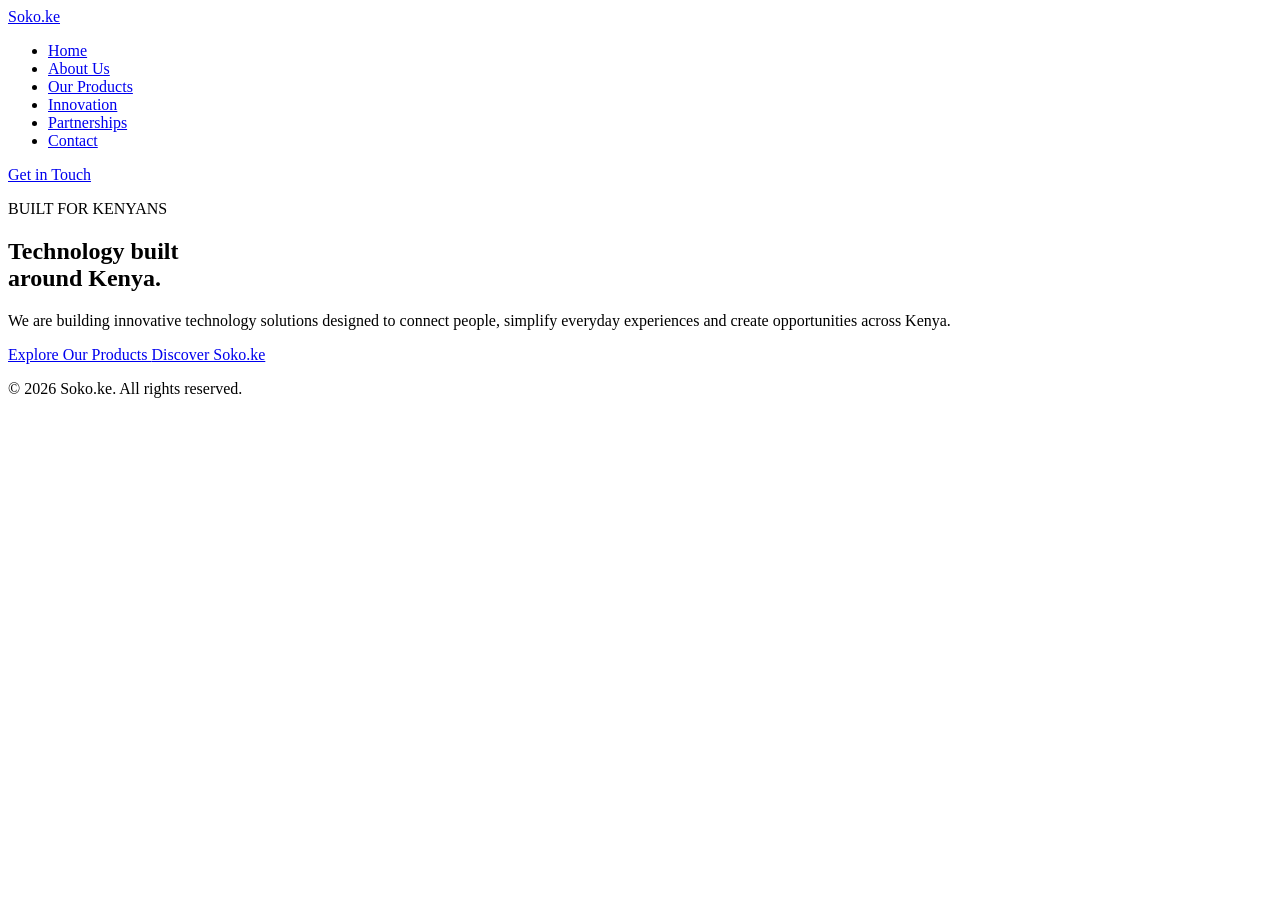
==== index.html @ 9d91c430 "built homepage" ====
<!DOCTYPE html>
<html lang="en">

<head>
    <meta charset="UTF-8">
    <meta name="viewport" content="width=device-width, initial-scale=1.0">

    <title>Soko.ke | Technology Built Around Kenya</title>

    <meta name="description" content="Soko.ke is a Kenyan technology company developing innovative solutions in mobility, digital payments, marketplaces and energy.">

    <!-- Google Fonts -->
    <link rel="preconnect" href="https://fonts.googleapis.com">
    <link rel="preconnect" href="https://fonts.gstatic.com" crossorigin>
    <link href="https://fonts.googleapis.com/css2?family=DM+Sans:wght@400;500;600;700&display=swap" rel="stylesheet">

    <!-- Main stylesheet -->
    <link rel="stylesheet" href="style.css">
</head>

<body>

    <!-- Website navigation -->
    <header class="header">
        <nav class="navbar">

            <a href="index.html" class="logo">
                Soko<span>.ke</span>
            </a>

            <ul class="nav-links">
                <li><a href="#home">Home</a></li>
                <li><a href="#about">About Us</a></li>
                <li><a href="#products">Our Products</a></li>
                <li><a href="#innovation">Innovation</a></li>
                <li><a href="#partnerships">Partnerships</a></li>
                <li><a href="#contact">Contact</a></li>
            </ul>

            <a href="#contact" class="nav-button">
                Get in Touch
            </a>

        </nav>
    </header>


    <!-- Main homepage section -->
    <main>

        <section class="hero" id="home">

            <div class="hero-content">

                <p class="hero-label">
                    BUILT FOR KENYANS
                </p>

                <h1>
                    Technology built<br>
                    around <span>Kenya.</span>
                </h1>

                <p class="hero-description">
                    We are building innovative technology solutions
                    designed to connect people, simplify everyday
                    experiences and create opportunities across Kenya.
                </p>

                <div class="hero-buttons">
                    <a href="#products" class="primary-button">
                        Explore Our Products
                    </a>

                    <a href="#about" class="secondary-button">
                        Discover Soko.ke
                    </a>
                </div>

            </div>

        </section>

    </main>


    <!-- Website footer -->
    <footer class="footer">
        <p>&copy; 2026 Soko.ke. All rights reserved.</p>
    </footer>

    <!-- JavaScript file -->
    <script src="script.js"></script>

</body>
</html>
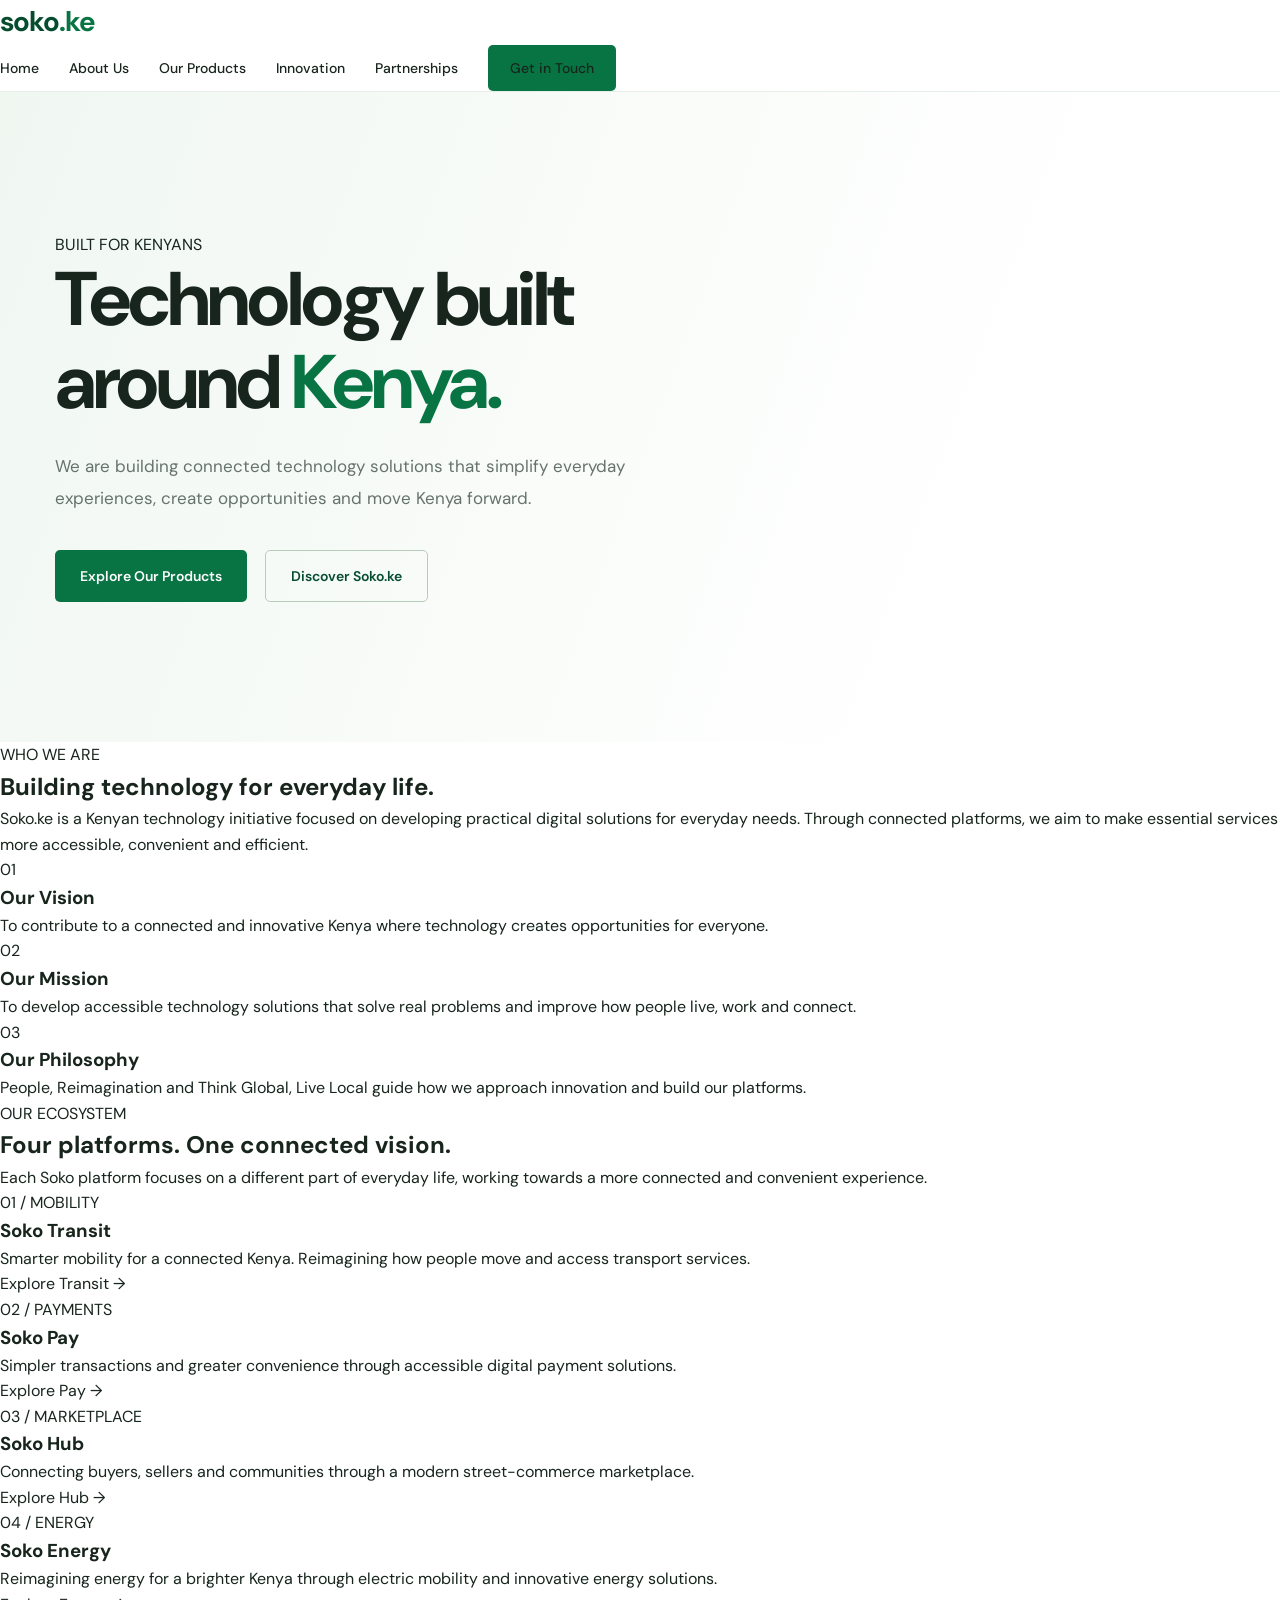
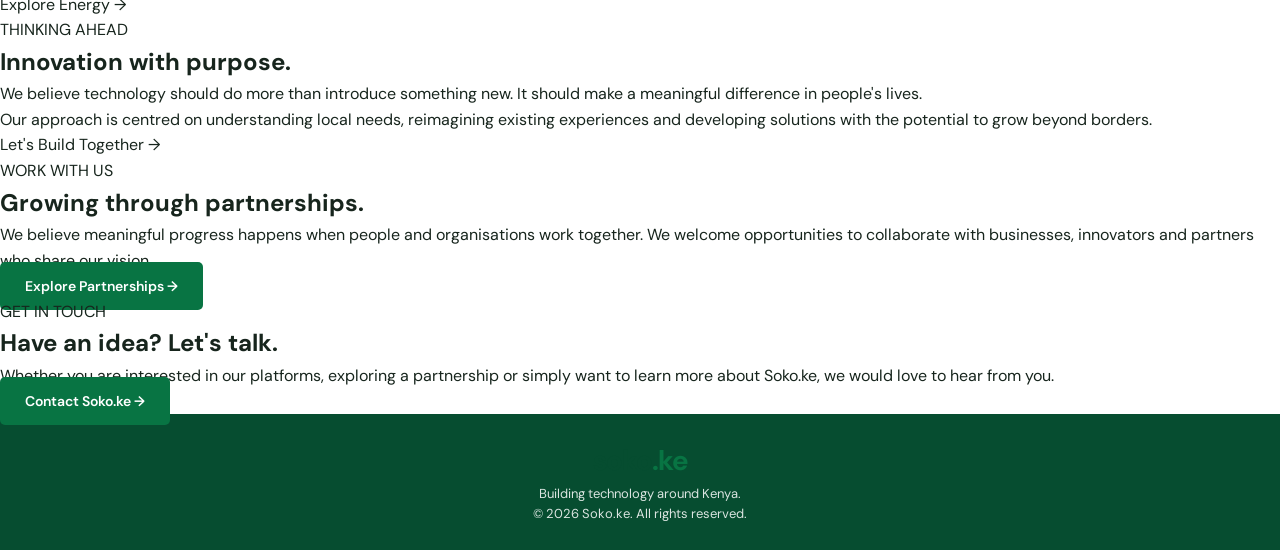
==== commit e7a6ab90: "updated products page" ====
--- a/index.html
+++ b/index.html
@@ -1,61 +1,50 @@
 
 <!DOCTYPE html>
 <html lang="en">
-
 <head>
     <meta charset="UTF-8">
     <meta name="viewport" content="width=device-width, initial-scale=1.0">
 
     <title>Soko.ke | Technology Built Around Kenya</title>
 
-    <meta name="description" content="Soko.ke is a Kenyan technology company developing innovative solutions in mobility, digital payments, marketplaces and energy.">
-
-    <!-- Google Fonts -->
+    <meta name="description" content="Soko.ke is building technology solutions that connect people, simplify everyday experiences and create opportunities across Kenya.">
+
     <link rel="preconnect" href="https://fonts.googleapis.com">
     <link rel="preconnect" href="https://fonts.gstatic.com" crossorigin>
-    <link href="https://fonts.googleapis.com/css2?family=DM+Sans:wght@400;500;600;700&display=swap" rel="stylesheet">
-
-    <!-- Main stylesheet -->
+
+    <link href="https://fonts.googleapis.com/css2?family=DM+Sans:wght@400;500;600;700;800&display=swap" rel="stylesheet">
+
     <link rel="stylesheet" href="style.css">
 </head>
 
 <body>
 
-    <!-- Website navigation -->
+    <!-- Header -->
     <header class="header">
-        <nav class="navbar">
-
-            <a href="index.html" class="logo">
-                Soko<span>.ke</span>
-            </a>
-
-            <ul class="nav-links">
-                <li><a href="#home">Home</a></li>
-                <li><a href="#about">About Us</a></li>
-                <li><a href="#products">Our Products</a></li>
-                <li><a href="#innovation">Innovation</a></li>
-                <li><a href="#partnerships">Partnerships</a></li>
-                <li><a href="#contact">Contact</a></li>
-            </ul>
-
-            <a href="#contact" class="nav-button">
-                Get in Touch
-            </a>
-
-        </nav>
+        <div class="container nav-container">
+
+            <a href="#home" class="logo">soko<span>.ke</span></a>
+
+            <nav class="nav-links">
+                <a href="#home">Home</a>
+                <a href="#about">About Us</a>
+                <a href="#products">Our Products</a>
+                <a href="#innovation">Innovation</a>
+                <a href="#partnerships">Partnerships</a>
+                <a href="#contact" class="nav-button">Get in Touch</a>
+            </nav>
+
+        </div>
     </header>
 
 
-    <!-- Main homepage section -->
     <main>
 
+        <!-- Hero Section -->
         <section class="hero" id="home">
-
-            <div class="hero-content">
-
-                <p class="hero-label">
-                    BUILT FOR KENYANS
-                </p>
+            <div class="container hero-content">
+
+                <p class="section-label">BUILT FOR KENYANS</p>
 
                 <h1>
                     Technology built<br>
@@ -63,9 +52,9 @@
                 </h1>
 
                 <p class="hero-description">
-                    We are building innovative technology solutions
-                    designed to connect people, simplify everyday
-                    experiences and create opportunities across Kenya.
+                    We are building connected technology solutions that
+                    simplify everyday experiences, create opportunities
+                    and move Kenya forward.
                 </p>
 
                 <div class="hero-buttons">
@@ -79,18 +68,261 @@
                 </div>
 
             </div>
-
+        </section>
+
+
+        <!-- About Section -->
+        <section class="section about-section" id="about">
+            <div class="container">
+
+                <div class="section-heading">
+                    <p class="section-label">WHO WE ARE</p>
+
+                    <h2>Building technology for everyday life.</h2>
+
+                    <p>
+                        Soko.ke is a Kenyan technology initiative focused
+                        on developing practical digital solutions for
+                        everyday needs. Through connected platforms, we
+                        aim to make essential services more accessible,
+                        convenient and efficient.
+                    </p>
+                </div>
+
+                <div class="about-grid">
+
+                    <div class="about-card">
+                        <span class="card-icon">01</span>
+                        <h3>Our Vision</h3>
+                        <p>
+                            To contribute to a connected and innovative
+                            Kenya where technology creates opportunities
+                            for everyone.
+                        </p>
+                    </div>
+
+                    <div class="about-card">
+                        <span class="card-icon">02</span>
+                        <h3>Our Mission</h3>
+                        <p>
+                            To develop accessible technology solutions
+                            that solve real problems and improve how
+                            people live, work and connect.
+                        </p>
+                    </div>
+
+                    <div class="about-card">
+                        <span class="card-icon">03</span>
+                        <h3>Our Philosophy</h3>
+                        <p>
+                            People, Reimagination and Think Global,
+                            Live Local guide how we approach innovation
+                            and build our platforms.
+                        </p>
+                    </div>
+
+                </div>
+
+            </div>
+        </section>
+
+
+        <!-- Products Section -->
+        <section class="section products-section" id="products">
+            <div class="container">
+
+                <div class="section-heading">
+                    <p class="section-label">OUR ECOSYSTEM</p>
+
+                    <h2>Four platforms. One connected vision.</h2>
+
+                    <p>
+                        Each Soko platform focuses on a different part
+                        of everyday life, working towards a more
+                        connected and convenient experience.
+                    </p>
+                </div>
+
+                <div class="products-grid">
+
+                    <!-- Soko Transit -->
+                    <div class="product-card transit">
+                        <span class="product-number">01 / MOBILITY</span>
+
+                        <h3>Soko Transit</h3>
+
+                        <p>
+                            Smarter mobility for a connected Kenya.
+                            Reimagining how people move and access
+                            transport services.
+                        </p>
+
+                        <a href="#" class="product-link">
+                            Explore Transit →
+                        </a>
+                    </div>
+
+
+                    <!-- Soko Pay -->
+                    <div class="product-card pay">
+                        <span class="product-number">02 / PAYMENTS</span>
+
+                        <h3>Soko Pay</h3>
+
+                        <p>
+                            Simpler transactions and greater convenience
+                            through accessible digital payment solutions.
+                        </p>
+
+                        <a href="#" class="product-link">
+                            Explore Pay →
+                        </a>
+                    </div>
+
+
+                    <!-- Soko Hub -->
+                    <div class="product-card hub">
+                        <span class="product-number">03 / MARKETPLACE</span>
+
+                        <h3>Soko Hub</h3>
+
+                        <p>
+                            Connecting buyers, sellers and communities
+                            through a modern street-commerce marketplace.
+                        </p>
+
+                        <a href="#" class="product-link">
+                            Explore Hub →
+                        </a>
+                    </div>
+
+
+                    <!-- Soko Energy -->
+                    <div class="product-card energy">
+                        <span class="product-number">04 / ENERGY</span>
+
+                        <h3>Soko Energy</h3>
+
+                        <p>
+                            Reimagining energy for a brighter Kenya
+                            through electric mobility and innovative
+                            energy solutions.
+                        </p>
+
+                        <a href="#" class="product-link">
+                            Explore Energy →
+                        </a>
+                    </div>
+
+                </div>
+
+            </div>
+        </section>
+
+
+        <!-- Innovation Section -->
+        <section class="section innovation-section" id="innovation">
+            <div class="container innovation-content">
+
+                <div>
+                    <p class="section-label">THINKING AHEAD</p>
+
+                    <h2>Innovation with purpose.</h2>
+                </div>
+
+                <div class="innovation-text">
+                    <p>
+                        We believe technology should do more than
+                        introduce something new. It should make a
+                        meaningful difference in people's lives.
+                    </p>
+
+                    <p>
+                        Our approach is centred on understanding local
+                        needs, reimagining existing experiences and
+                        developing solutions with the potential to
+                        grow beyond borders.
+                    </p>
+
+                    <a href="#contact" class="light-button">
+                        Let's Build Together →
+                    </a>
+                </div>
+
+            </div>
+        </section>
+
+
+        <!-- Partnerships Section -->
+        <section class="section partnerships-section" id="partnerships">
+            <div class="container">
+
+                <div class="section-heading">
+                    <p class="section-label">WORK WITH US</p>
+
+                    <h2>Growing through partnerships.</h2>
+
+                    <p>
+                        We believe meaningful progress happens when
+                        people and organisations work together.
+                        We welcome opportunities to collaborate with
+                        businesses, innovators and partners who share
+                        our vision.
+                    </p>
+                </div>
+
+                <a href="#contact" class="primary-button">
+                    Explore Partnerships →
+                </a>
+
+            </div>
+        </section>
+
+
+        <!-- Contact Section -->
+        <section class="section contact-section" id="contact">
+            <div class="container contact-content">
+
+                <p class="section-label">GET IN TOUCH</p>
+
+                <h2>Have an idea? Let's talk.</h2>
+
+                <p>
+                    Whether you are interested in our platforms,
+                    exploring a partnership or simply want to learn
+                    more about Soko.ke, we would love to hear from you.
+                </p>
+
+                <a href="mailto:" class="primary-button">
+                    Contact Soko.ke →
+                </a>
+
+            </div>
         </section>
 
     </main>
 
 
-    <!-- Website footer -->
+    <!-- Footer -->
     <footer class="footer">
-        <p>&copy; 2026 Soko.ke. All rights reserved.</p>
+        <div class="container footer-content">
+
+            <a href="#home" class="logo footer-logo">
+                soko<span>.ke</span>
+            </a>
+
+            <p>
+                Building technology around Kenya.
+            </p>
+
+            <p class="copyright">
+                © 2026 Soko.ke. All rights reserved.
+            </p>
+
+        </div>
     </footer>
 
-    <!-- JavaScript file -->
+
     <script src="script.js"></script>
 
 </body>
--- a/style.css
+++ b/style.css
@@ -0,0 +1,338 @@
+
+/* ==========================================
+   SOKO.KE
+   Main Website Stylesheet
+========================================== */
+
+
+/* 1. WEBSITE COLOUR PALETTE */
+
+:root {
+    --primary-green: #087443;
+    --dark-green: #064D30;
+    --light-green: #EAF5EE;
+
+    --white: #FFFFFF;
+    --dark-text: #17251D;
+    --grey-text: #66736B;
+    --light-background: #F8FAF8;
+
+    --border-color: #E8EEE9;
+}
+
+
+/* 2. GENERAL WEBSITE STYLING */
+
+* {
+    margin: 0;
+    padding: 0;
+    box-sizing: border-box;
+}
+
+html {
+    scroll-behavior: smooth;
+}
+
+body {
+    font-family: 'DM Sans', sans-serif;
+    background-color: var(--white);
+    color: var(--dark-text);
+    line-height: 1.6;
+}
+
+a {
+    text-decoration: none;
+    color: inherit;
+}
+
+ul {
+    list-style: none;
+}
+
+
+/* 3. NAVIGATION BAR */
+
+.header {
+    width: 100%;
+    background-color: var(--white);
+    border-bottom: 1px solid var(--border-color);
+
+    position: sticky;
+    top: 0;
+    z-index: 1000;
+}
+
+.navbar {
+    max-width: 1250px;
+    margin: auto;
+    padding: 20px 40px;
+
+    display: flex;
+    align-items: center;
+    justify-content: space-between;
+}
+
+
+/* Website logo */
+
+.logo {
+    font-size: 28px;
+    font-weight: 700;
+    letter-spacing: -1px;
+    color: var(--dark-green);
+}
+
+.logo span {
+    color: var(--primary-green);
+}
+
+
+/* Navigation links */
+
+.nav-links {
+    display: flex;
+    align-items: center;
+    gap: 30px;
+}
+
+.nav-links a {
+    font-size: 14px;
+    font-weight: 500;
+    color: var(--dark-text);
+
+    transition: color 0.3s ease;
+}
+
+.nav-links a:hover {
+    color: var(--primary-green);
+}
+
+
+/* Navigation button */
+
+.nav-button {
+    background-color: var(--primary-green);
+    color: var(--white);
+
+    padding: 12px 22px;
+    border-radius: 5px;
+
+    font-size: 14px;
+    font-weight: 600;
+
+    transition: background-color 0.3s ease;
+}
+
+.nav-button:hover {
+    background-color: var(--dark-green);
+}
+
+
+/* 4. HOMEPAGE HERO SECTION */
+
+.hero {
+    min-height: 650px;
+
+    display: flex;
+    align-items: center;
+
+    padding: 100px max(40px, calc((100% - 1170px) / 2));
+
+    background: linear-gradient(
+        110deg,
+        #F0F7F1 0%,
+        #FFFFFF 75%
+    );
+}
+
+
+/* Hero content */
+
+.hero-content {
+    max-width: 750px;
+}
+
+
+/* Introductory label */
+
+.hero-label {
+    color: var(--primary-green);
+
+    font-size: 13px;
+    font-weight: 700;
+    letter-spacing: 3px;
+
+    margin-bottom: 25px;
+}
+
+
+/* Main headline */
+
+.hero h1 {
+    font-size: clamp(48px, 6vw, 76px);
+    line-height: 1.1;
+    font-weight: 700;
+    letter-spacing: -3px;
+
+    margin-bottom: 25px;
+}
+
+.hero h1 span {
+    color: var(--primary-green);
+}
+
+
+/* Hero description */
+
+.hero-description {
+    max-width: 590px;
+
+    font-size: 17px;
+    color: var(--grey-text);
+    line-height: 1.9;
+
+    margin-bottom: 35px;
+}
+
+
+/* Hero buttons container */
+
+.hero-buttons {
+    display: flex;
+    align-items: center;
+    gap: 18px;
+    flex-wrap: wrap;
+}
+
+
+/* Primary button */
+
+.primary-button {
+    background-color: var(--primary-green);
+    color: var(--white);
+
+    padding: 15px 25px;
+    border-radius: 5px;
+
+    font-size: 14px;
+    font-weight: 600;
+
+    transition: all 0.3s ease;
+}
+
+.primary-button:hover {
+    background-color: var(--dark-green);
+    transform: translateY(-2px);
+}
+
+
+/* Secondary button */
+
+.secondary-button {
+    color: var(--dark-green);
+    border: 1px solid #B8CCBE;
+
+    padding: 14px 25px;
+    border-radius: 5px;
+
+    font-size: 14px;
+    font-weight: 600;
+
+    transition: all 0.3s ease;
+}
+
+.secondary-button:hover {
+    background-color: var(--light-green);
+}
+
+
+/* 5. WEBSITE FOOTER */
+
+.footer {
+    background-color: var(--dark-green);
+    color: var(--white);
+
+    padding: 25px 40px;
+    text-align: center;
+}
+
+.footer p {
+    font-size: 13px;
+    opacity: 0.85;
+}
+
+
+/* 6. TABLET RESPONSIVENESS */
+
+@media (max-width: 900px) {
+
+    .navbar {
+        padding: 18px 25px;
+    }
+
+    .nav-links {
+        gap: 15px;
+    }
+
+    .nav-links a {
+        font-size: 12px;
+    }
+
+    .nav-button {
+        display: none;
+    }
+
+    .hero {
+        padding: 90px 30px;
+        min-height: 550px;
+    }
+}
+
+
+/* 7. MOBILE RESPONSIVENESS */
+
+@media (max-width: 600px) {
+
+    .navbar {
+        padding: 18px 20px;
+    }
+
+    .nav-links {
+        display: none;
+    }
+
+    .hero {
+        min-height: 550px;
+        padding: 75px 25px;
+    }
+
+    .hero h1 {
+        font-size: 48px;
+        letter-spacing: -2px;
+    }
+
+    .hero-description {
+        font-size: 15px;
+    }
+
+    .hero-buttons {
+        align-items: stretch;
+        flex-direction: column;
+    }
+
+    .hero-buttons a {
+        text-align: center;
+    }
+
+    .footer {
+        padding: 22px 15px;
+    }
+}
+
+
+/* 8. ACCESSIBILITY AND INTERACTION */
+
+a:focus-visible {
+    outline: 3px solid var(--primary-green);
+    outline-offset: 4px;
+}
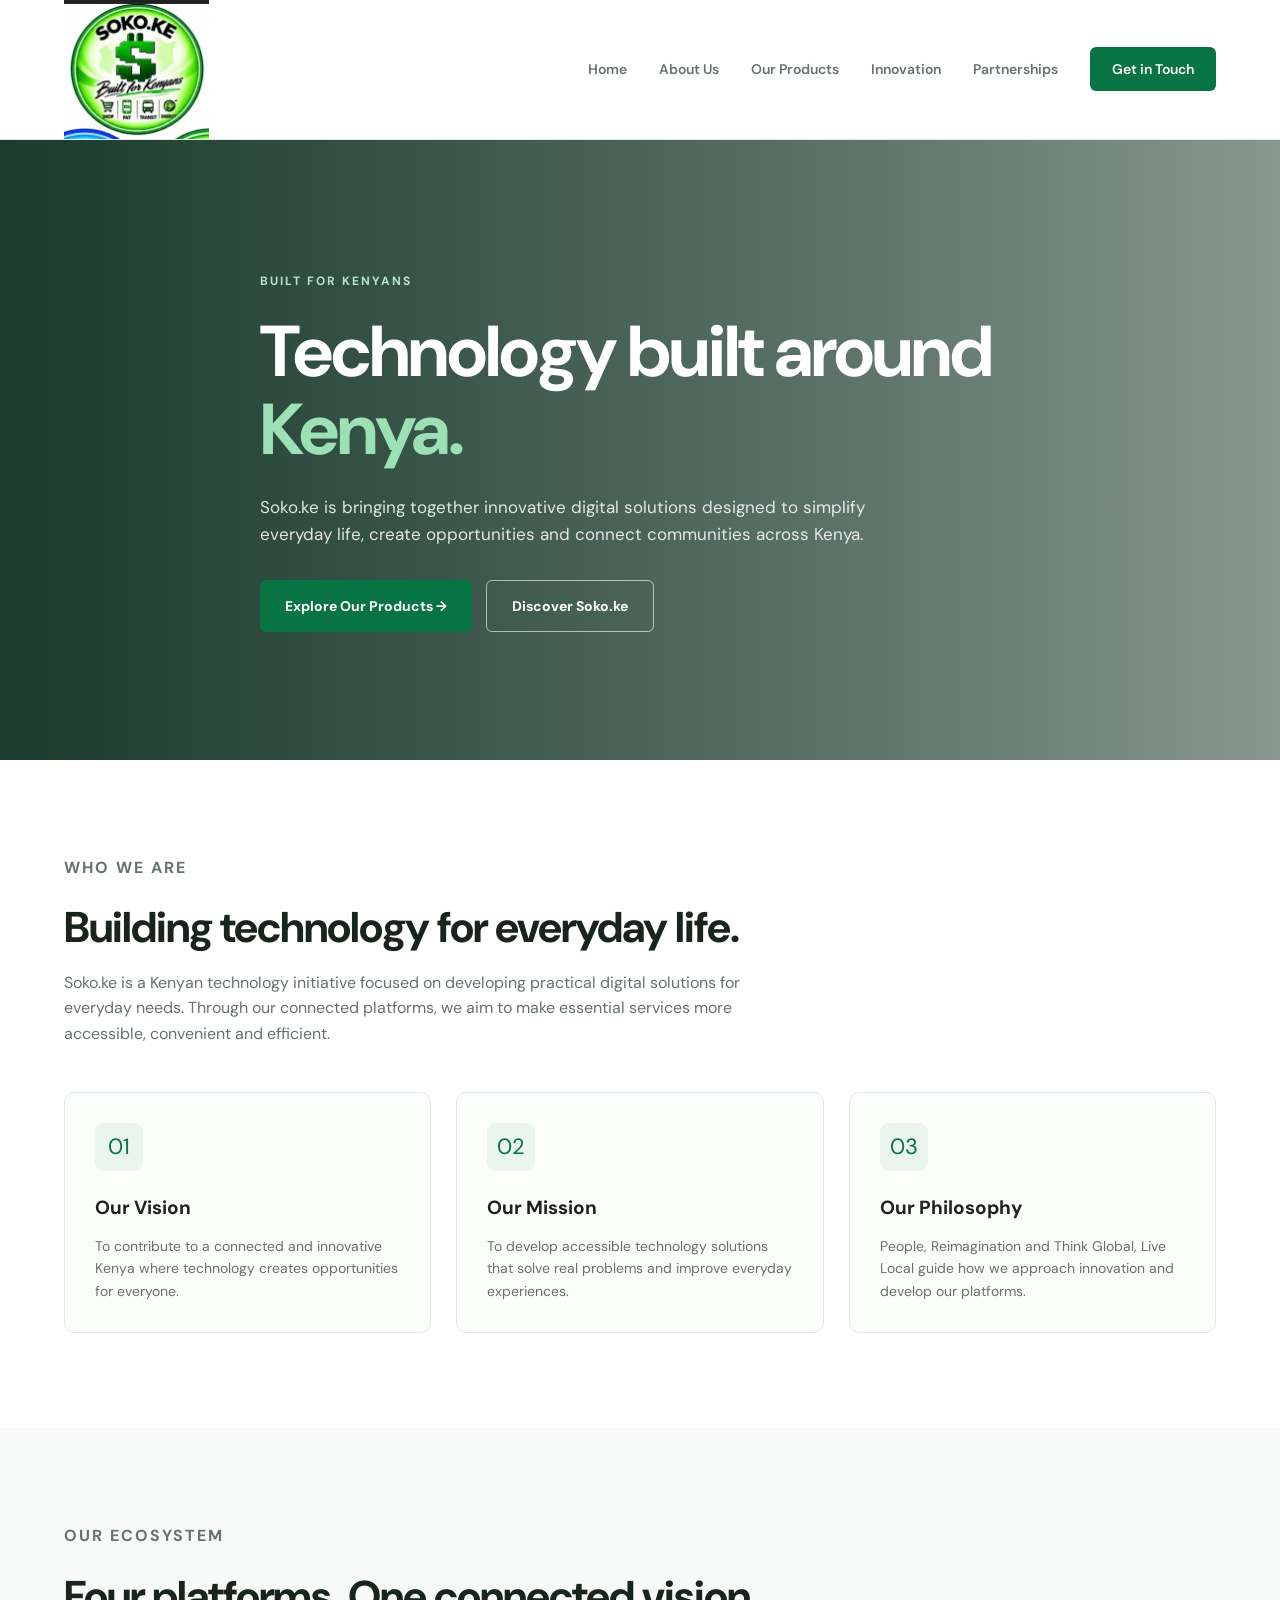
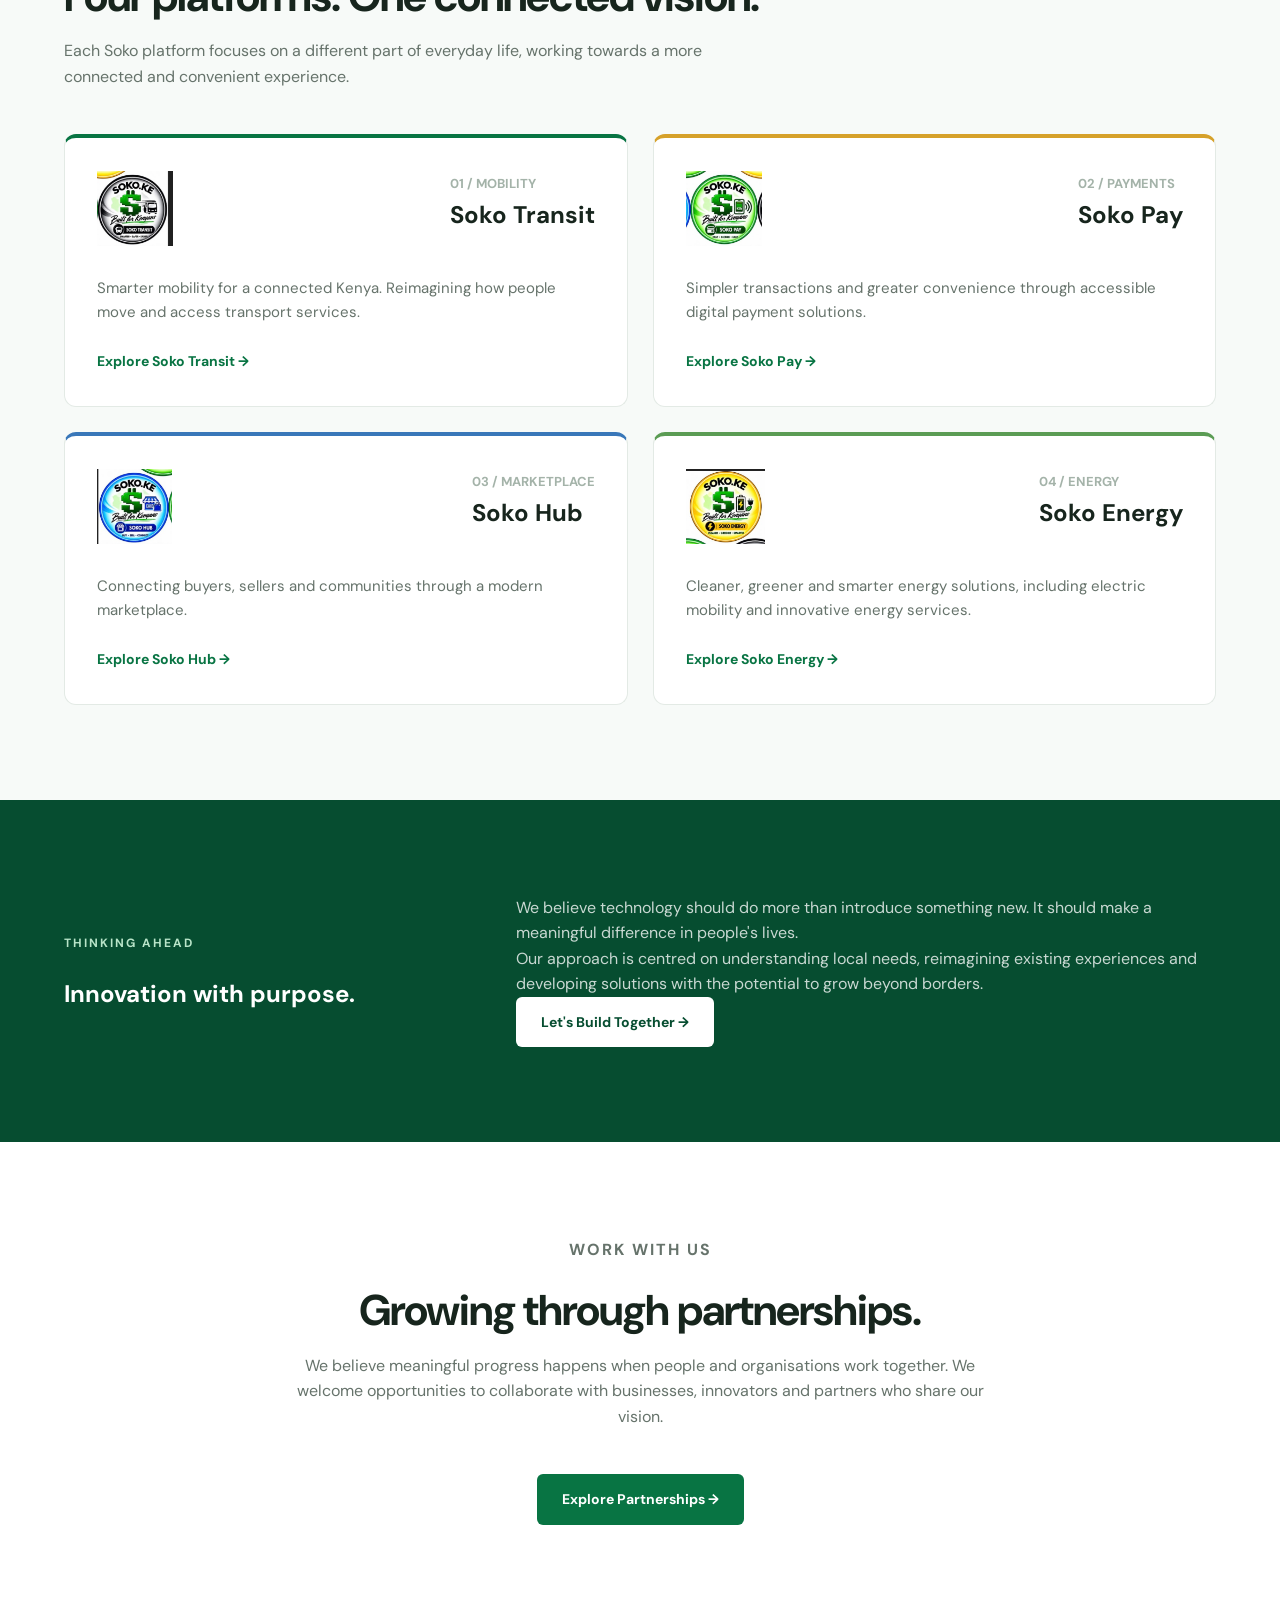
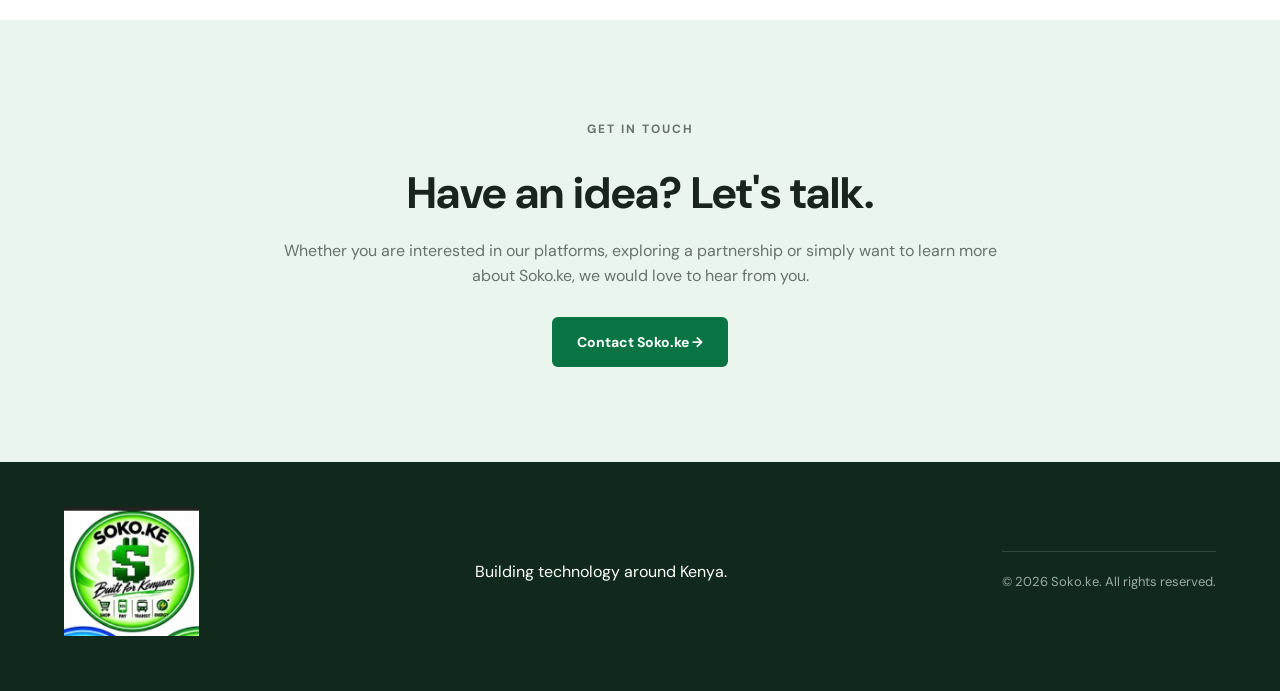
==== commit c8253919: "updated logos and products" ====
--- a/index.html
+++ b/index.html
@@ -1,329 +1,783 @@
 
 <!DOCTYPE html>
 <html lang="en">
+
 <head>
     <meta charset="UTF-8">
     <meta name="viewport" content="width=device-width, initial-scale=1.0">
 
-    <title>Soko.ke | Technology Built Around Kenya</title>
-
-    <meta name="description" content="Soko.ke is building technology solutions that connect people, simplify everyday experiences and create opportunities across Kenya.">
-
+    <title>Soko.ke | Built for Kenyans</title>
+
+    <meta name="description" content="Soko.ke is a Kenyan technology initiative bringing together innovative solutions in transport, digital payments, marketplaces and energy.">
+
+    <!-- Google Fonts -->
     <link rel="preconnect" href="https://fonts.googleapis.com">
     <link rel="preconnect" href="https://fonts.gstatic.com" crossorigin>
 
     <link href="https://fonts.googleapis.com/css2?family=DM+Sans:wght@400;500;600;700;800&display=swap" rel="stylesheet">
 
+    <!-- Main Stylesheet -->
     <link rel="stylesheet" href="style.css">
+
 </head>
 
 <body>
 
-    <!-- Header -->
+
+    <!-- ==============================
+         HEADER
+    ============================== -->
+
     <header class="header">
+
         <div class="container nav-container">
 
-            <a href="#home" class="logo">soko<span>.ke</span></a>
-
+            <!-- Main Company Logo -->
+            <a href="index.html" class="logo">
+
+                <img
+                    src="images/soko-logo.jpg"
+                    alt="Soko.ke Logo"
+                >
+
+            </a>
+
+
+            <!-- Mobile Menu Button -->
+            <button
+                class="menu-toggle"
+                aria-label="Toggle navigation"
+                aria-expanded="false"
+            >
+
+                <span></span>
+                <span></span>
+                <span></span>
+
+            </button>
+
+
+            <!-- Navigation Links -->
             <nav class="nav-links">
-                <a href="#home">Home</a>
+
+                <a href="index.html">Home</a>
+
                 <a href="#about">About Us</a>
+
                 <a href="#products">Our Products</a>
+
                 <a href="#innovation">Innovation</a>
+
                 <a href="#partnerships">Partnerships</a>
-                <a href="#contact" class="nav-button">Get in Touch</a>
+
+                <a href="#contact" class="nav-button">
+                    Get in Touch
+                </a>
+
             </nav>
 
         </div>
+
     </header>
 
 
+
     <main>
 
-        <!-- Hero Section -->
+
+        <!-- ==============================
+             HERO / COVER SECTION
+        ============================== -->
+
         <section class="hero" id="home">
+
+            <div class="hero-overlay"></div>
+
             <div class="container hero-content">
 
-                <p class="section-label">BUILT FOR KENYANS</p>
+                <p class="section-label">
+                    BUILT FOR KENYANS
+                </p>
+
 
                 <h1>
-                    Technology built<br>
+
+                    Technology built
                     around <span>Kenya.</span>
+
                 </h1>
 
+
                 <p class="hero-description">
-                    We are building connected technology solutions that
-                    simplify everyday experiences, create opportunities
-                    and move Kenya forward.
+
+                    Soko.ke is bringing together innovative
+                    digital solutions designed to simplify
+                    everyday life, create opportunities and
+                    connect communities across Kenya.
+
                 </p>
 
+
                 <div class="hero-buttons">
+
                     <a href="#products" class="primary-button">
-                        Explore Our Products
+
+                        Explore Our Products →
+
                     </a>
 
+
                     <a href="#about" class="secondary-button">
+
                         Discover Soko.ke
+
                     </a>
+
                 </div>
 
             </div>
+
         </section>
 
 
-        <!-- About Section -->
+
+        <!-- ==============================
+             ABOUT SOKO.KE
+        ============================== -->
+
         <section class="section about-section" id="about">
+
             <div class="container">
 
+
                 <div class="section-heading">
-                    <p class="section-label">WHO WE ARE</p>
-
-                    <h2>Building technology for everyday life.</h2>
+
+                    <p class="section-label">
+                        WHO WE ARE
+                    </p>
+
+
+                    <h2>
+
+                        Building technology
+                        for everyday life.
+
+                    </h2>
+
 
                     <p>
-                        Soko.ke is a Kenyan technology initiative focused
-                        on developing practical digital solutions for
-                        everyday needs. Through connected platforms, we
-                        aim to make essential services more accessible,
+
+                        Soko.ke is a Kenyan technology initiative
+                        focused on developing practical digital
+                        solutions for everyday needs.
+
+                        Through our connected platforms, we aim
+                        to make essential services more accessible,
                         convenient and efficient.
-                    </p>
+
+                    </p>
+
                 </div>
 
+
+
                 <div class="about-grid">
 
+
+                    <!-- Vision -->
+
                     <div class="about-card">
-                        <span class="card-icon">01</span>
-                        <h3>Our Vision</h3>
+
+                        <span class="card-icon">
+                            01
+                        </span>
+
+
+                        <h3>
+                            Our Vision
+                        </h3>
+
+
                         <p>
-                            To contribute to a connected and innovative
-                            Kenya where technology creates opportunities
-                            for everyone.
+
+                            To contribute to a connected and
+                            innovative Kenya where technology
+                            creates opportunities for everyone.
+
                         </p>
+
                     </div>
 
+
+
+                    <!-- Mission -->
+
                     <div class="about-card">
-                        <span class="card-icon">02</span>
-                        <h3>Our Mission</h3>
+
+                        <span class="card-icon">
+                            02
+                        </span>
+
+
+                        <h3>
+                            Our Mission
+                        </h3>
+
+
                         <p>
-                            To develop accessible technology solutions
-                            that solve real problems and improve how
-                            people live, work and connect.
+
+                            To develop accessible technology
+                            solutions that solve real problems
+                            and improve everyday experiences.
+
                         </p>
+
                     </div>
 
+
+
+                    <!-- Philosophy -->
+
                     <div class="about-card">
-                        <span class="card-icon">03</span>
-                        <h3>Our Philosophy</h3>
+
+                        <span class="card-icon">
+                            03
+                        </span>
+
+
+                        <h3>
+                            Our Philosophy
+                        </h3>
+
+
                         <p>
+
                             People, Reimagination and Think Global,
-                            Live Local guide how we approach innovation
-                            and build our platforms.
+                            Live Local guide how we approach
+                            innovation and develop our platforms.
+
                         </p>
+
                     </div>
 
+
                 </div>
 
             </div>
+
         </section>
 
 
-        <!-- Products Section -->
+
+
+        <!-- ==============================
+             PRODUCTS SECTION
+        ============================== -->
+
         <section class="section products-section" id="products">
+
             <div class="container">
 
+
                 <div class="section-heading">
-                    <p class="section-label">OUR ECOSYSTEM</p>
-
-                    <h2>Four platforms. One connected vision.</h2>
+
+                    <p class="section-label">
+                        OUR ECOSYSTEM
+                    </p>
+
+
+                    <h2>
+
+                        Four platforms.
+                        One connected vision.
+
+                    </h2>
+
 
                     <p>
-                        Each Soko platform focuses on a different part
-                        of everyday life, working towards a more
-                        connected and convenient experience.
-                    </p>
+
+                        Each Soko platform focuses on a different
+                        part of everyday life, working towards
+                        a more connected and convenient experience.
+
+                    </p>
+
                 </div>
 
+
+
                 <div class="products-grid">
 
-                    <!-- Soko Transit -->
-                    <div class="product-card transit">
-                        <span class="product-number">01 / MOBILITY</span>
-
-                        <h3>Soko Transit</h3>
+
+
+                    <!-- ==================
+                         SOKO TRANSIT
+                    ================== -->
+
+                    <article class="product-card transit">
+
+
+                        <div class="product-card-top">
+
+                            <img
+                                src="images/soko-transit-logo.jpg"
+                                alt="Soko Transit Logo"
+                                class="product-logo"
+                            >
+
+
+                            <div>
+
+                                <span class="product-number">
+                                    01 / MOBILITY
+                                </span>
+
+
+                                <h3>
+                                    Soko Transit
+                                </h3>
+
+                            </div>
+
+                        </div>
+
+
 
                         <p>
+
                             Smarter mobility for a connected Kenya.
                             Reimagining how people move and access
                             transport services.
+
                         </p>
 
-                        <a href="#" class="product-link">
-                            Explore Transit →
+
+
+                        <a
+                            href="products/transit.html"
+                            class="product-link"
+                        >
+
+                            Explore Soko Transit →
+
                         </a>
-                    </div>
-
-
-                    <!-- Soko Pay -->
-                    <div class="product-card pay">
-                        <span class="product-number">02 / PAYMENTS</span>
-
-                        <h3>Soko Pay</h3>
+
+
+                    </article>
+
+
+
+
+                    <!-- ==================
+                         SOKO PAY
+                    ================== -->
+
+                    <article class="product-card pay">
+
+
+                        <div class="product-card-top">
+
+                            <img
+                                src="images/soko-pay-logo.jpg"
+                                alt="Soko Pay Logo"
+                                class="product-logo"
+                            >
+
+
+                            <div>
+
+                                <span class="product-number">
+                                    02 / PAYMENTS
+                                </span>
+
+
+                                <h3>
+                                    Soko Pay
+                                </h3>
+
+                            </div>
+
+                        </div>
+
+
 
                         <p>
-                            Simpler transactions and greater convenience
-                            through accessible digital payment solutions.
+
+                            Simpler transactions and greater
+                            convenience through accessible
+                            digital payment solutions.
+
                         </p>
 
-                        <a href="#" class="product-link">
-                            Explore Pay →
+
+
+                        <a
+                            href="products/pay.html"
+                            class="product-link"
+                        >
+
+                            Explore Soko Pay →
+
                         </a>
-                    </div>
-
-
-                    <!-- Soko Hub -->
-                    <div class="product-card hub">
-                        <span class="product-number">03 / MARKETPLACE</span>
-
-                        <h3>Soko Hub</h3>
+
+
+                    </article>
+
+
+
+
+                    <!-- ==================
+                         SOKO HUB
+                    ================== -->
+
+                    <article class="product-card hub">
+
+
+                        <div class="product-card-top">
+
+                            <img
+                                src="images/soko-hub-logo.jpg"
+                                alt="Soko Hub Logo"
+                                class="product-logo"
+                            >
+
+
+                            <div>
+
+                                <span class="product-number">
+                                    03 / MARKETPLACE
+                                </span>
+
+
+                                <h3>
+                                    Soko Hub
+                                </h3>
+
+                            </div>
+
+                        </div>
+
+
 
                         <p>
-                            Connecting buyers, sellers and communities
-                            through a modern street-commerce marketplace.
+
+                            Connecting buyers, sellers and
+                            communities through a modern
+                            marketplace.
+
                         </p>
 
-                        <a href="#" class="product-link">
-                            Explore Hub →
+
+
+                        <a
+                            href="products/hub.html"
+                            class="product-link"
+                        >
+
+                            Explore Soko Hub →
+
                         </a>
-                    </div>
-
-
-                    <!-- Soko Energy -->
-                    <div class="product-card energy">
-                        <span class="product-number">04 / ENERGY</span>
-
-                        <h3>Soko Energy</h3>
+
+
+                    </article>
+
+
+
+
+                    <!-- ==================
+                         SOKO ENERGY
+                    ================== -->
+
+                    <article class="product-card energy">
+
+
+                        <div class="product-card-top">
+
+                            <img
+                                src="images/soko-energy-logo.jpg"
+                                alt="Soko Energy Logo"
+                                class="product-logo"
+                            >
+
+
+                            <div>
+
+                                <span class="product-number">
+                                    04 / ENERGY
+                                </span>
+
+
+                                <h3>
+                                    Soko Energy
+                                </h3>
+
+                            </div>
+
+                        </div>
+
+
 
                         <p>
-                            Reimagining energy for a brighter Kenya
-                            through electric mobility and innovative
-                            energy solutions.
+
+                            Cleaner, greener and smarter energy
+                            solutions, including electric mobility
+                            and innovative energy services.
+
                         </p>
 
-                        <a href="#" class="product-link">
-                            Explore Energy →
+
+
+                        <a
+                            href="products/energy.html"
+                            class="product-link"
+                        >
+
+                            Explore Soko Energy →
+
                         </a>
-                    </div>
+
+
+                    </article>
+
+
 
                 </div>
 
             </div>
+
         </section>
 
 
-        <!-- Innovation Section -->
+
+
+        <!-- ==============================
+             INNOVATION SECTION
+        ============================== -->
+
         <section class="section innovation-section" id="innovation">
+
             <div class="container innovation-content">
 
+
                 <div>
-                    <p class="section-label">THINKING AHEAD</p>
-
-                    <h2>Innovation with purpose.</h2>
+
+                    <p class="section-label">
+                        THINKING AHEAD
+                    </p>
+
+
+                    <h2>
+
+                        Innovation
+                        with purpose.
+
+                    </h2>
+
                 </div>
 
+
+
                 <div class="innovation-text">
+
+
                     <p>
-                        We believe technology should do more than
-                        introduce something new. It should make a
-                        meaningful difference in people's lives.
-                    </p>
+
+                        We believe technology should do more
+                        than introduce something new.
+
+                        It should make a meaningful difference
+                        in people's lives.
+
+                    </p>
+
+
 
                     <p>
-                        Our approach is centred on understanding local
-                        needs, reimagining existing experiences and
-                        developing solutions with the potential to
-                        grow beyond borders.
-                    </p>
+
+                        Our approach is centred on understanding
+                        local needs, reimagining existing
+                        experiences and developing solutions
+                        with the potential to grow beyond borders.
+
+                    </p>
+
+
 
                     <a href="#contact" class="light-button">
+
                         Let's Build Together →
+
                     </a>
+
+
                 </div>
 
+
             </div>
+
         </section>
 
 
-        <!-- Partnerships Section -->
+
+
+        <!-- ==============================
+             PARTNERSHIPS SECTION
+        ============================== -->
+
         <section class="section partnerships-section" id="partnerships">
+
             <div class="container">
 
+
                 <div class="section-heading">
-                    <p class="section-label">WORK WITH US</p>
-
-                    <h2>Growing through partnerships.</h2>
+
+
+                    <p class="section-label">
+                        WORK WITH US
+                    </p>
+
+
+
+                    <h2>
+
+                        Growing through partnerships.
+
+                    </h2>
+
+
 
                     <p>
-                        We believe meaningful progress happens when
-                        people and organisations work together.
-                        We welcome opportunities to collaborate with
-                        businesses, innovators and partners who share
-                        our vision.
-                    </p>
+
+                        We believe meaningful progress happens
+                        when people and organisations work
+                        together.
+
+                        We welcome opportunities to collaborate
+                        with businesses, innovators and partners
+                        who share our vision.
+
+                    </p>
+
+
                 </div>
 
+
+
                 <a href="#contact" class="primary-button">
+
                     Explore Partnerships →
+
                 </a>
 
+
             </div>
+
         </section>
 
 
-        <!-- Contact Section -->
+
+
+        <!-- ==============================
+             CONTACT SECTION
+        ============================== -->
+
         <section class="section contact-section" id="contact">
+
             <div class="container contact-content">
 
-                <p class="section-label">GET IN TOUCH</p>
-
-                <h2>Have an idea? Let's talk.</h2>
+
+                <p class="section-label">
+                    GET IN TOUCH
+                </p>
+
+
+
+                <h2>
+
+                    Have an idea?
+                    Let's talk.
+
+                </h2>
+
+
 
                 <p>
+
                     Whether you are interested in our platforms,
-                    exploring a partnership or simply want to learn
-                    more about Soko.ke, we would love to hear from you.
+                    exploring a partnership or simply want to
+                    learn more about Soko.ke, we would love
+                    to hear from you.
+
                 </p>
 
-                <a href="mailto:" class="primary-button">
+
+
+                <a
+                    href="mailto:YOUR-EMAIL@example.com"
+                    class="primary-button"
+                >
+
                     Contact Soko.ke →
+
                 </a>
 
+
             </div>
+
         </section>
 
+
     </main>
 
 
-    <!-- Footer -->
+
+
+    <!-- ==============================
+         FOOTER
+    ============================== -->
+
     <footer class="footer">
+
         <div class="container footer-content">
 
-            <a href="#home" class="logo footer-logo">
-                soko<span>.ke</span>
+
+            <a href="index.html" class="footer-logo">
+
+                <img
+                    src="images/soko-logo.jpg"
+                    alt="Soko.ke Logo"
+                >
+
             </a>
 
+
+
             <p>
+
                 Building technology around Kenya.
+
             </p>
 
+
+
             <p class="copyright">
+
                 © 2026 Soko.ke. All rights reserved.
+
             </p>
 
+
         </div>
+
     </footer>
 
 
+
+
+    <!-- JAVASCRIPT -->
     <script src="script.js"></script>
 
+
 </body>
+
 </html>
--- a/style.css
+++ b/style.css
@@ -1,27 +1,19 @@
 
-/* ==========================================
-   SOKO.KE
-   Main Website Stylesheet
-========================================== */
-
-
-/* 1. WEBSITE COLOUR PALETTE */
-
+/* ================================
+   SOKO.KE - MAIN STYLESHEET
+================================ */
+
+/* General setup */
 :root {
     --primary-green: #087443;
-    --dark-green: #064D30;
-    --light-green: #EAF5EE;
-
-    --white: #FFFFFF;
-    --dark-text: #17251D;
-    --grey-text: #66736B;
-    --light-background: #F8FAF8;
-
-    --border-color: #E8EEE9;
-}
-
-
-/* 2. GENERAL WEBSITE STYLING */
+    --dark-green: #064d30;
+    --light-green: #eaf5ee;
+    --text-dark: #17251d;
+    --text-grey: #66736b;
+    --white: #ffffff;
+    --border: #e3eae5;
+    --shadow: 0 12px 35px rgba(0, 0, 0, 0.07);
+}
 
 * {
     margin: 0;
@@ -34,72 +26,68 @@
 }
 
 body {
-    font-family: 'DM Sans', sans-serif;
-    background-color: var(--white);
-    color: var(--dark-text);
+    font-family: "DM Sans", Arial, sans-serif;
+    color: var(--text-dark);
+    background: var(--white);
     line-height: 1.6;
 }
 
 a {
+    color: inherit;
     text-decoration: none;
-    color: inherit;
-}
-
-ul {
-    list-style: none;
-}
-
-
-/* 3. NAVIGATION BAR */
+}
+
+img {
+    display: block;
+    max-width: 100%;
+}
+
+button {
+    font: inherit;
+}
+
+.container {
+    width: 90%;
+    max-width: 1200px;
+    margin: auto;
+}
+
+/* ================================
+   HEADER
+================================ */
 
 .header {
-    width: 100%;
-    background-color: var(--white);
-    border-bottom: 1px solid var(--border-color);
-
     position: sticky;
     top: 0;
     z-index: 1000;
-}
-
-.navbar {
-    max-width: 1250px;
-    margin: auto;
-    padding: 20px 40px;
-
+    background: var(--white);
+    border-bottom: 1px solid var(--border);
+}
+
+.nav-container {
+    min-height: 82px;
     display: flex;
     align-items: center;
     justify-content: space-between;
-}
-
-
-/* Website logo */
-
-.logo {
-    font-size: 28px;
-    font-weight: 700;
-    letter-spacing: -1px;
-    color: var(--dark-green);
-}
-
-.logo span {
-    color: var(--primary-green);
-}
-
-
-/* Navigation links */
+    gap: 30px;
+}
+
+.logo img {
+    width: 145px;
+    height: auto;
+    object-fit: contain;
+}
 
 .nav-links {
     display: flex;
     align-items: center;
-    gap: 30px;
+    gap: 32px;
 }
 
 .nav-links a {
+    color: var(--text-grey);
     font-size: 14px;
-    font-weight: 500;
-    color: var(--dark-text);
-
+    font-weight: 600;
     transition: color 0.3s ease;
 }
 
@@ -107,232 +95,532 @@
     color: var(--primary-green);
 }
 
-
-/* Navigation button */
-
-.nav-button {
-    background-color: var(--primary-green);
+.nav-links .nav-button {
+    background: var(--primary-green);
     color: var(--white);
-
-    padding: 12px 22px;
-    border-radius: 5px;
-
+    padding: 11px 22px;
+    border-radius: 6px;
+}
+
+.nav-links .nav-button:hover {
+    background: var(--dark-green);
+    color: var(--white);
+}
+
+.menu-toggle {
+    display: none;
+    background: transparent;
+    border: none;
+    cursor: pointer;
+    padding: 7px;
+}
+
+.menu-toggle span {
+    display: block;
+    width: 25px;
+    height: 2px;
+    margin: 5px 0;
+    background: var(--text-dark);
+}
+
+/* ================================
+   HERO SECTION
+================================ */
+
+.hero {
+    min-height: 620px;
+    position: relative;
+    display: flex;
+    align-items: center;
+    overflow: hidden;
+
+    background:
+        linear-gradient(
+            90deg,
+            rgba(4, 39, 24, 0.88),
+            rgba(4, 39, 24, 0.48)
+        ),
+        url("images/covers/soko-cover.jpg");
+
+    background-size: cover;
+    background-position: center;
+    background-repeat: no-repeat;
+}
+
+.hero-overlay {
+    position: absolute;
+    inset: 0;
+    background: linear-gradient(
+        90deg,
+        rgba(4, 39, 24, 0.25),
+        transparent
+    );
+}
+
+.hero-content {
+    position: relative;
+    z-index: 2;
+    max-width: 760px;
+    padding: 100px 0;
+    color: var(--white);
+}
+
+.section-label {
+    display: inline-block;
+    color: #b8e4c8;
+    font-size: 12px;
+    font-weight: 700;
+    letter-spacing: 2px;
+    text-transform: uppercase;
+    margin-bottom: 22px;
+}
+
+.hero h1 {
+    font-size: clamp(42px, 6vw, 72px);
+    line-height: 1.08;
+    letter-spacing: -2px;
+    margin-bottom: 25px;
+}
+
+.hero h1 span {
+    color: #9de0b5;
+}
+
+.hero-description {
+    max-width: 620px;
+    color: rgba(255, 255, 255, 0.85);
+    font-size: 17px;
+    margin-bottom: 32px;
+}
+
+.hero-buttons {
+    display: flex;
+    flex-wrap: wrap;
+    gap: 14px;
+}
+
+.primary-button,
+.secondary-button,
+.light-button {
+    display: inline-flex;
+    align-items: center;
+    justify-content: center;
+    padding: 14px 25px;
+    border-radius: 6px;
     font-size: 14px;
-    font-weight: 600;
-
-    transition: background-color 0.3s ease;
-}
-
-.nav-button:hover {
-    background-color: var(--dark-green);
-}
-
-
-/* 4. HOMEPAGE HERO SECTION */
-
-.hero {
-    min-height: 650px;
-
-    display: flex;
-    align-items: center;
-
-    padding: 100px max(40px, calc((100% - 1170px) / 2));
-
-    background: linear-gradient(
-        110deg,
-        #F0F7F1 0%,
-        #FFFFFF 75%
-    );
-}
-
-
-/* Hero content */
-
-.hero-content {
-    max-width: 750px;
-}
-
-
-/* Introductory label */
-
-.hero-label {
+    font-weight: 700;
+    transition: all 0.3s ease;
+}
+
+.primary-button {
+    background: var(--primary-green);
+    color: var(--white);
+}
+
+.primary-button:hover {
+    background: var(--dark-green);
+    transform: translateY(-2px);
+}
+
+.secondary-button {
+    color: var(--white);
+    border: 1px solid rgba(255, 255, 255, 0.6);
+}
+
+.secondary-button:hover {
+    background: var(--white);
+    color: var(--dark-green);
+}
+
+/* ================================
+   GENERAL SECTIONS
+================================ */
+
+.section {
+    padding: 95px 0;
+}
+
+.section-heading {
+    max-width: 700px;
+    margin-bottom: 45px;
+}
+
+.section-heading h2 {
+    font-size: clamp(30px, 4vw, 43px);
+    line-height: 1.2;
+    margin-bottom: 16px;
+    letter-spacing: -1px;
+}
+
+.section-heading p {
+    color: var(--text-grey);
+    font-size: 16px;
+}
+
+/* ================================
+   ABOUT SECTION
+================================ */
+
+.about-section {
+    background: var(--white);
+}
+
+.about-grid {
+    display: grid;
+    grid-template-columns: repeat(3, 1fr);
+    gap: 25px;
+}
+
+.about-card {
+    padding: 30px;
+    background: #fbfdfb;
+    border: 1px solid var(--border);
+    border-radius: 10px;
+    transition: transform 0.3s ease, box-shadow 0.3s ease;
+}
+
+.about-card:hover {
+    transform: translateY(-5px);
+    box-shadow: var(--shadow);
+}
+
+.card-icon {
+    width: 48px;
+    height: 48px;
+    display: flex;
+    align-items: center;
+    justify-content: center;
+    background: var(--light-green);
     color: var(--primary-green);
-
+    border-radius: 9px;
+    font-size: 22px;
+    margin-bottom: 22px;
+}
+
+.about-card h3 {
+    font-size: 19px;
+    margin-bottom: 12px;
+}
+
+.about-card p {
+    color: var(--text-grey);
+    font-size: 14px;
+}
+
+/* ================================
+   PRODUCTS SECTION
+================================ */
+
+.products-section {
+    background: #f7faf8;
+}
+
+.products-grid {
+    display: grid;
+    grid-template-columns: repeat(2, 1fr);
+    gap: 25px;
+}
+
+.product-card {
+    background: var(--white);
+    padding: 32px;
+    border: 1px solid var(--border);
+    border-radius: 12px;
+    transition: transform 0.3s ease, box-shadow 0.3s ease;
+}
+
+.product-card:hover {
+    transform: translateY(-6px);
+    box-shadow: var(--shadow);
+}
+
+.product-card-top {
+    display: flex;
+    align-items: center;
+    justify-content: space-between;
+    gap: 20px;
+    margin-bottom: 30px;
+}
+
+.product-logo {
+    width: 155px;
+    height: 75px;
+    object-fit: contain;
+    object-position: left center;
+}
+
+.product-number {
+    color: #a4b3a9;
     font-size: 13px;
     font-weight: 700;
-    letter-spacing: 3px;
-
-    margin-bottom: 25px;
-}
-
-
-/* Main headline */
-
-.hero h1 {
-    font-size: clamp(48px, 6vw, 76px);
-    line-height: 1.1;
+}
+
+.product-card h3 {
+    font-size: 24px;
+    margin-bottom: 12px;
+}
+
+.product-card p {
+    color: var(--text-grey);
+    font-size: 15px;
+    margin-bottom: 24px;
+}
+
+.product-link {
+    display: inline-flex;
+    align-items: center;
+    gap: 9px;
+    color: var(--primary-green);
+    font-size: 14px;
     font-weight: 700;
-    letter-spacing: -3px;
-
-    margin-bottom: 25px;
-}
-
-.hero h1 span {
-    color: var(--primary-green);
-}
-
-
-/* Hero description */
-
-.hero-description {
-    max-width: 590px;
-
-    font-size: 17px;
-    color: var(--grey-text);
-    line-height: 1.9;
-
-    margin-bottom: 35px;
-}
-
-
-/* Hero buttons container */
-
-.hero-buttons {
-    display: flex;
-    align-items: center;
-    gap: 18px;
-    flex-wrap: wrap;
-}
-
-
-/* Primary button */
-
-.primary-button {
-    background-color: var(--primary-green);
+    transition: gap 0.3s ease;
+}
+
+.product-link:hover {
+    gap: 15px;
+}
+
+/* Product card accents */
+.product-card.transit {
+    border-top: 4px solid #087443;
+}
+
+.product-card.pay {
+    border-top: 4px solid #d6a12a;
+}
+
+.product-card.hub {
+    border-top: 4px solid #3977b9;
+}
+
+.product-card.energy {
+    border-top: 4px solid #5b9c54;
+}
+
+/* ================================
+   INNOVATION SECTION
+================================ */
+
+.innovation-section {
+    background: var(--dark-green);
     color: var(--white);
-
-    padding: 15px 25px;
-    border-radius: 5px;
-
-    font-size: 14px;
-    font-weight: 600;
-
-    transition: all 0.3s ease;
-}
-
-.primary-button:hover {
-    background-color: var(--dark-green);
+}
+
+.innovation-content {
+    display: flex;
+    align-items: center;
+    justify-content: space-between;
+    gap: 50px;
+}
+
+.innovation-text {
+    max-width: 700px;
+}
+
+.innovation-text .section-label {
+    color: #a9dfbb;
+}
+
+.innovation-text h2 {
+    font-size: clamp(30px, 4vw, 44px);
+    line-height: 1.2;
+    margin-bottom: 18px;
+}
+
+.innovation-text p {
+    color: rgba(255, 255, 255, 0.78);
+    font-size: 16px;
+}
+
+.light-button {
+    flex-shrink: 0;
+    background: var(--white);
+    color: var(--dark-green);
+}
+
+.light-button:hover {
+    background: #dff2e5;
     transform: translateY(-2px);
 }
 
-
-/* Secondary button */
-
-.secondary-button {
-    color: var(--dark-green);
-    border: 1px solid #B8CCBE;
-
-    padding: 14px 25px;
-    border-radius: 5px;
-
-    font-size: 14px;
-    font-weight: 600;
-
-    transition: all 0.3s ease;
-}
-
-.secondary-button:hover {
-    background-color: var(--light-green);
-}
-
-
-/* 5. WEBSITE FOOTER */
+/* ================================
+   PARTNERSHIPS SECTION
+================================ */
+
+.partnerships-section {
+    background: var(--white);
+    text-align: center;
+}
+
+.partnerships-section .section-heading {
+    margin-left: auto;
+    margin-right: auto;
+}
+
+/* ================================
+   CONTACT SECTION
+================================ */
+
+.contact-section {
+    background: var(--light-green);
+}
+
+.contact-content {
+    max-width: 750px;
+    margin: auto;
+    text-align: center;
+}
+
+.contact-content h2 {
+    font-size: clamp(30px, 4vw, 44px);
+    line-height: 1.2;
+    margin-bottom: 18px;
+}
+
+.contact-content p {
+    color: var(--text-grey);
+    margin-bottom: 28px;
+}
+
+/* ================================
+   FOOTER
+================================ */
 
 .footer {
-    background-color: var(--dark-green);
+    background: #10291c;
     color: var(--white);
-
-    padding: 25px 40px;
+    padding: 45px 0 25px;
+}
+
+.footer-content {
+    display: flex;
+    align-items: center;
+    justify-content: space-between;
+    gap: 25px;
+    margin-bottom: 30px;
+}
+
+.footer-logo img {
+    width: 135px;
+    height: auto;
+    object-fit: contain;
+}
+
+.copyright {
+    padding-top: 20px;
+    border-top: 1px solid rgba(255, 255, 255, 0.15);
+    color: rgba(255, 255, 255, 0.6);
+    font-size: 13px;
     text-align: center;
 }
 
-.footer p {
-    font-size: 13px;
-    opacity: 0.85;
-}
-
-
-/* 6. TABLET RESPONSIVENESS */
+/* ================================
+   RESPONSIVE DESIGN
+================================ */
 
 @media (max-width: 900px) {
-
-    .navbar {
-        padding: 18px 25px;
-    }
-
     .nav-links {
-        gap: 15px;
-    }
-
-    .nav-links a {
-        font-size: 12px;
-    }
-
-    .nav-button {
-        display: none;
-    }
-
-    .hero {
-        padding: 90px 30px;
-        min-height: 550px;
-    }
-}
-
-
-/* 7. MOBILE RESPONSIVENESS */
-
-@media (max-width: 600px) {
-
-    .navbar {
-        padding: 18px 20px;
+        gap: 18px;
+    }
+
+    .about-grid {
+        grid-template-columns: repeat(2, 1fr);
+    }
+
+    .innovation-content {
+        align-items: flex-start;
+        flex-direction: column;
+    }
+}
+
+@media (max-width: 700px) {
+    .nav-container {
+        min-height: 72px;
+    }
+
+    .menu-toggle {
+        display: block;
     }
 
     .nav-links {
         display: none;
+        position: absolute;
+        top: 72px;
+        left: 0;
+        width: 100%;
+        padding: 25px 5%;
+        background: var(--white);
+        border-bottom: 1px solid var(--border);
+        flex-direction: column;
+        align-items: flex-start;
+        gap: 22px;
+    }
+
+    .nav-links.active {
+        display: flex;
+    }
+
+    .nav-links .nav-button {
+        display: inline-block;
     }
 
     .hero {
-        min-height: 550px;
-        padding: 75px 25px;
+        min-height: 560px;
+        background-position: center;
+    }
+
+    .hero-content {
+        padding: 80px 0;
     }
 
     .hero h1 {
-        font-size: 48px;
-        letter-spacing: -2px;
+        letter-spacing: -1px;
     }
 
     .hero-description {
         font-size: 15px;
     }
 
+    .section {
+        padding: 70px 0;
+    }
+
+    .about-grid,
+    .products-grid {
+        grid-template-columns: 1fr;
+    }
+
+    .product-card {
+        padding: 25px;
+    }
+
+    .footer-content {
+        flex-direction: column;
+        align-items: flex-start;
+    }
+}
+
+@media (max-width: 420px) {
+    .container {
+        width: 92%;
+    }
+
     .hero-buttons {
+        flex-direction: column;
         align-items: stretch;
-        flex-direction: column;
-    }
-
-    .hero-buttons a {
-        text-align: center;
-    }
-
-    .footer {
-        padding: 22px 15px;
-    }
-}
-
-
-/* 8. ACCESSIBILITY AND INTERACTION */
-
-a:focus-visible {
-    outline: 3px solid var(--primary-green);
-    outline-offset: 4px;
-}
+    }
+
+    .primary-button,
+    .secondary-button,
+    .light-button {
+        width: 100%;
+    }
+
+    .product-card-top {
+        align-items: flex-start;
+    }
+
+    .product-logo {
+        width: 125px;
+    }
+}
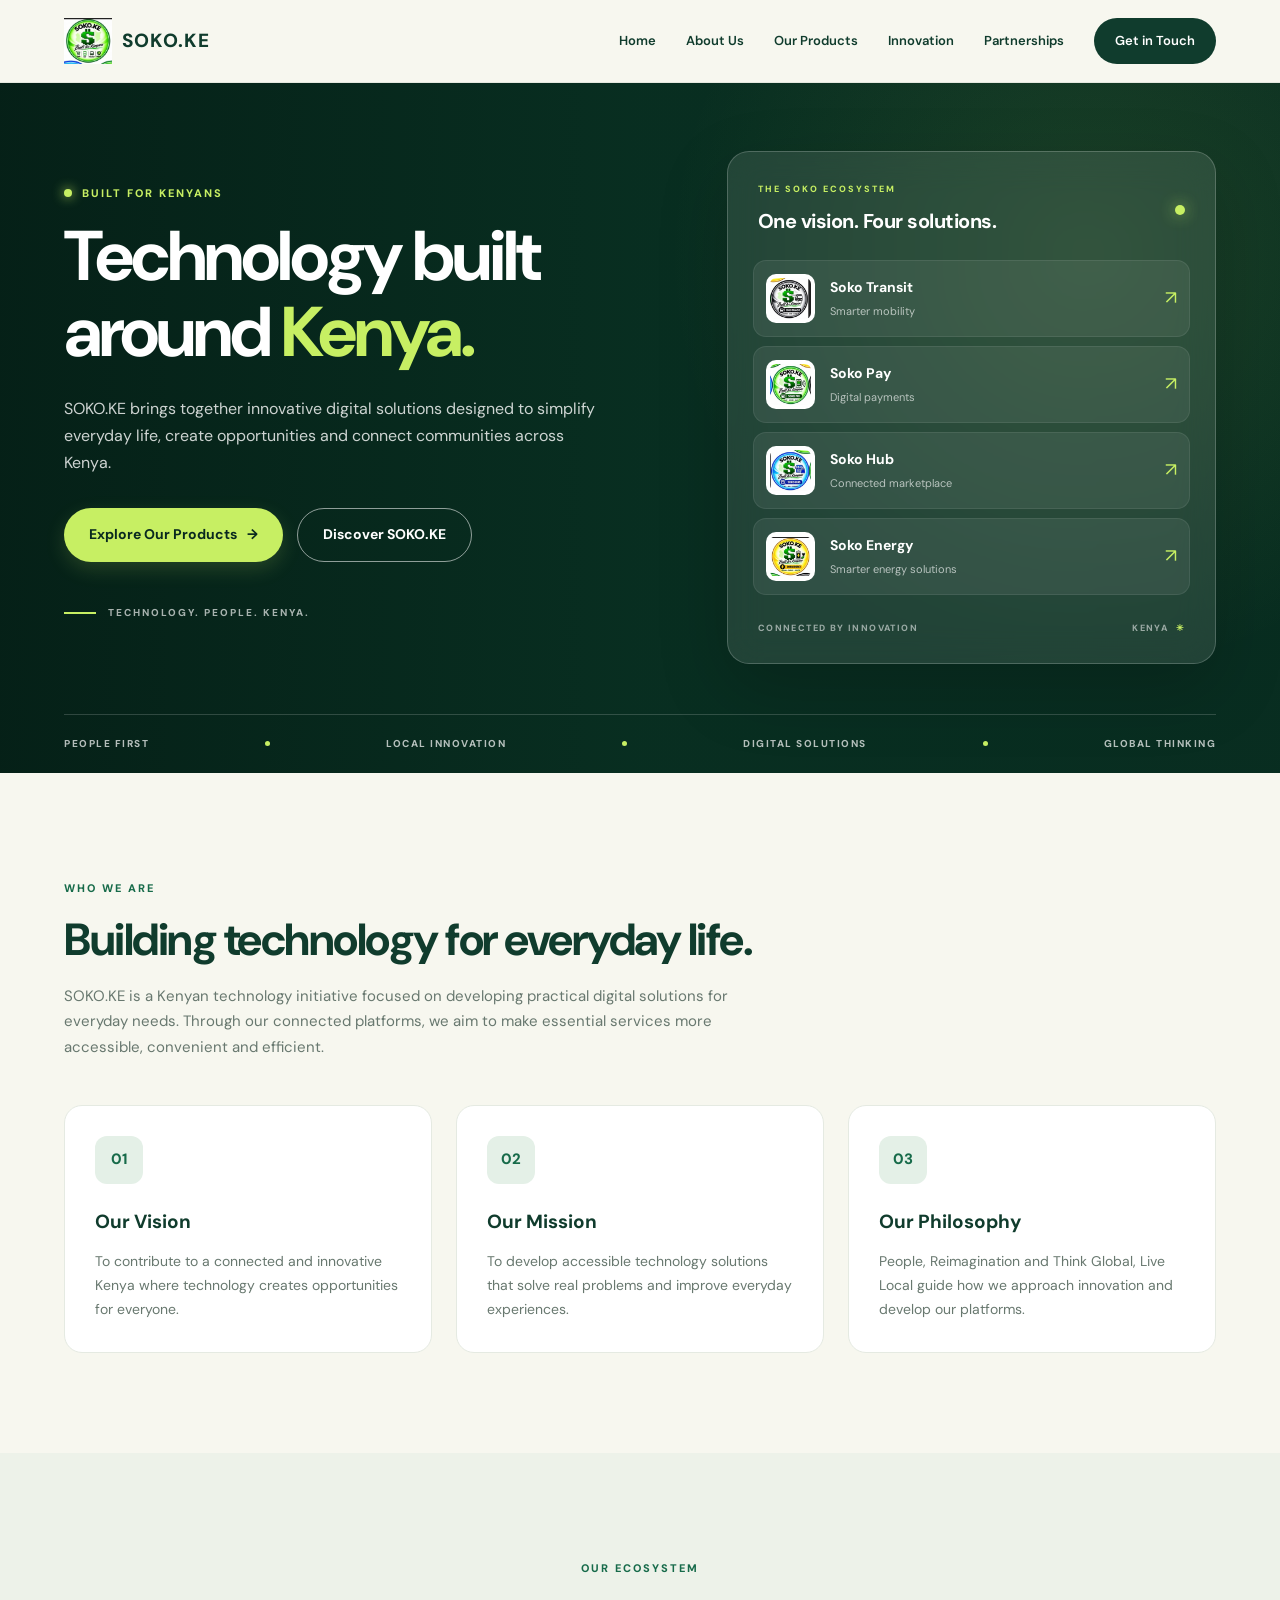
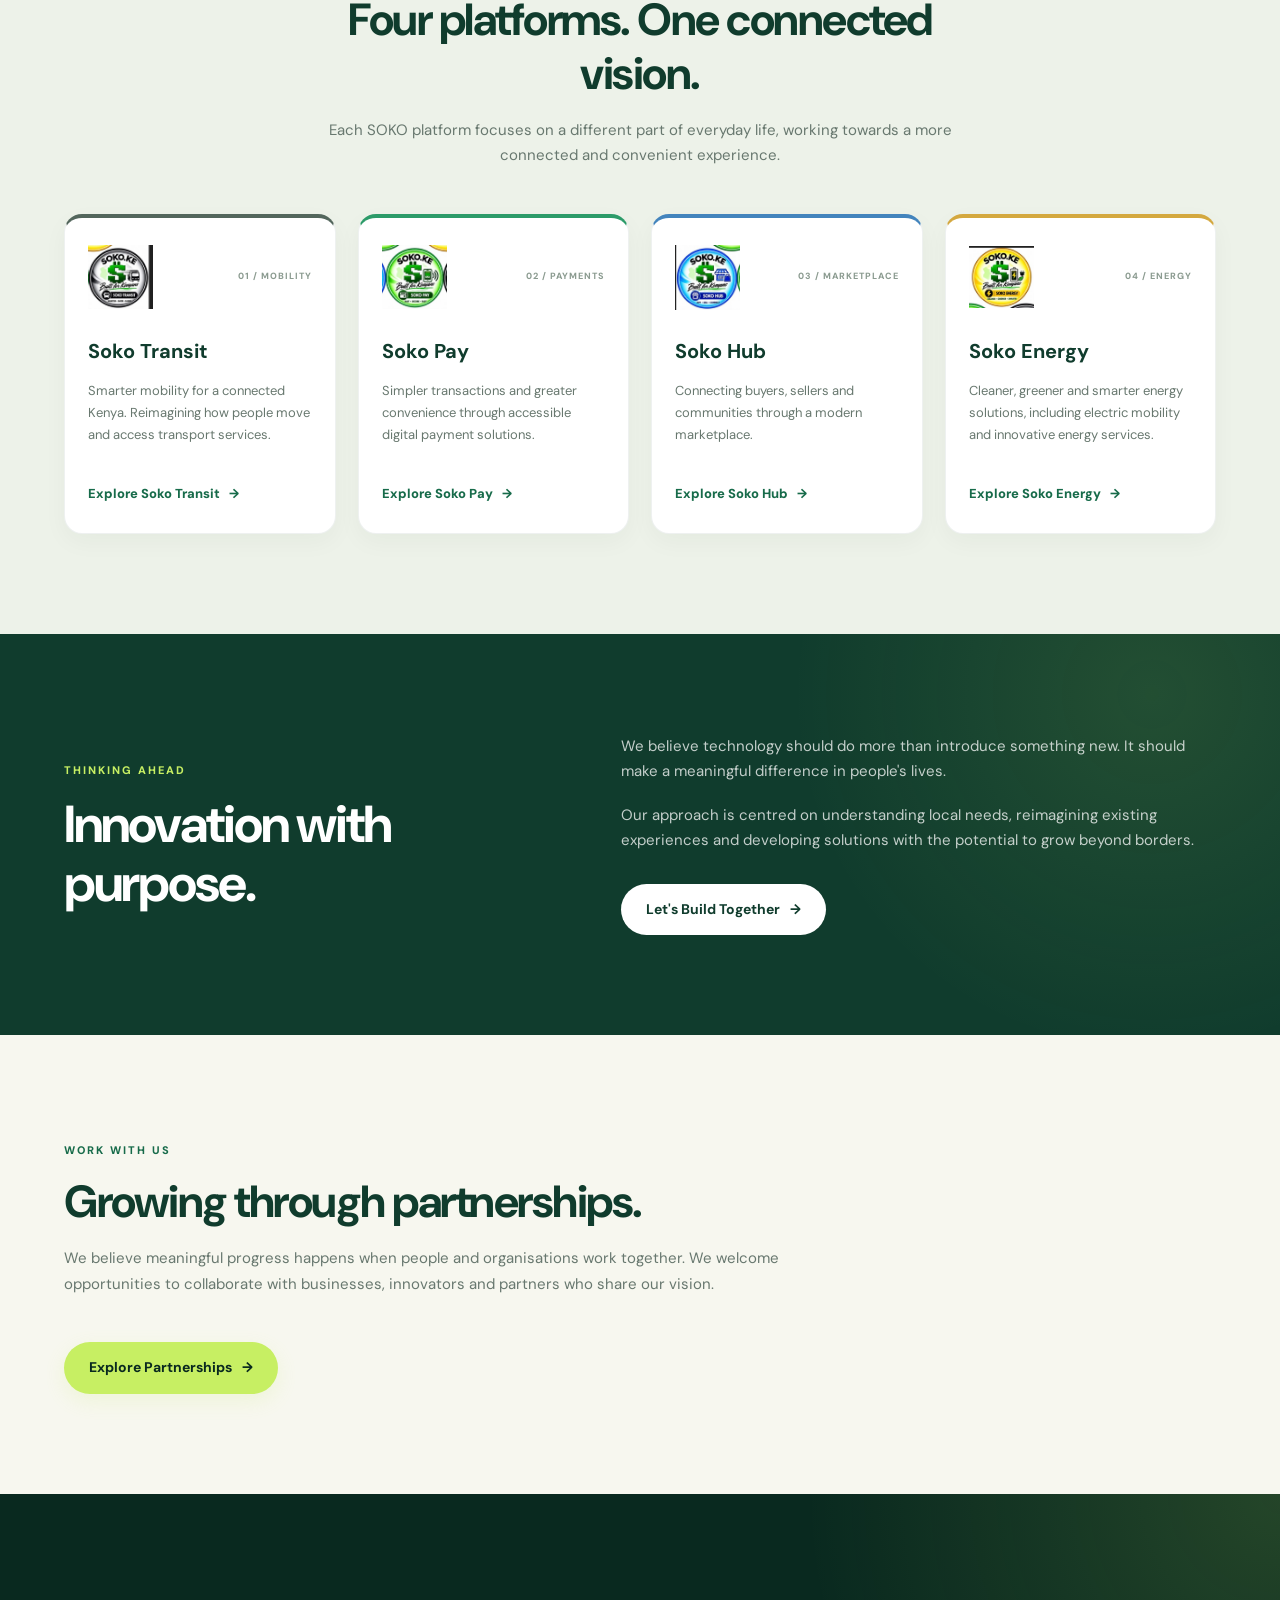
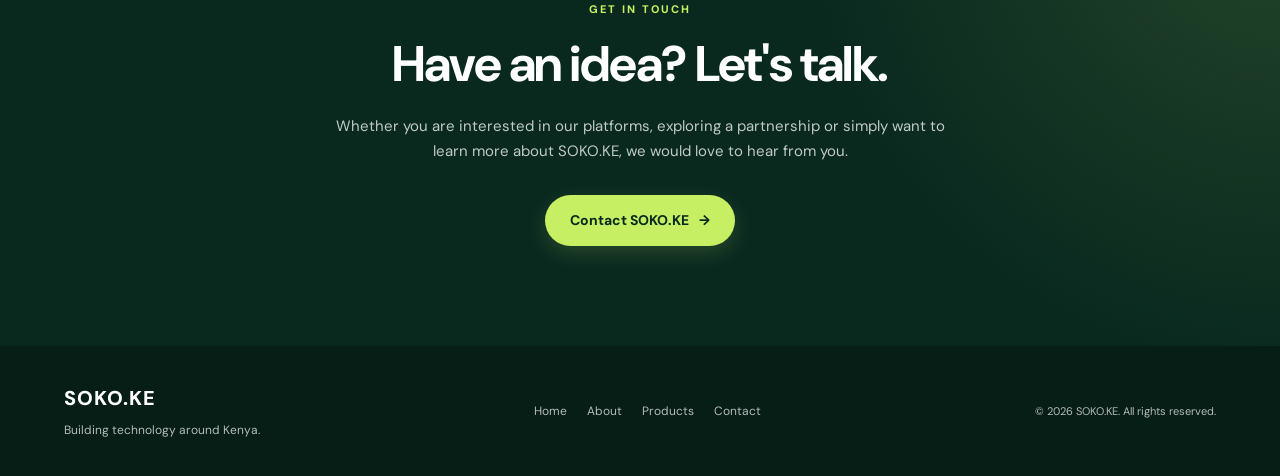
==== commit 14e0e54f: "styling updates" ====
--- a/index.html
+++ b/index.html
@@ -6,778 +6,492 @@
     <meta charset="UTF-8">
     <meta name="viewport" content="width=device-width, initial-scale=1.0">
 
-    <title>Soko.ke | Built for Kenyans</title>
-
-    <meta name="description" content="Soko.ke is a Kenyan technology initiative bringing together innovative solutions in transport, digital payments, marketplaces and energy.">
-
-    <!-- Google Fonts -->
+    <title>SOKO.KE | Technology Built Around Kenya</title>
+
+    <meta name="description" content="SOKO.KE brings together innovative digital solutions in mobility, payments, marketplaces and energy, built around Kenya.">
+
     <link rel="preconnect" href="https://fonts.googleapis.com">
     <link rel="preconnect" href="https://fonts.gstatic.com" crossorigin>
 
     <link href="https://fonts.googleapis.com/css2?family=DM+Sans:wght@400;500;600;700;800&display=swap" rel="stylesheet">
 
-    <!-- Main Stylesheet -->
     <link rel="stylesheet" href="style.css">
-
 </head>
 
 <body>
 
-
-    <!-- ==============================
-         HEADER
-    ============================== -->
-
+    <!-- HEADER -->
     <header class="header">
-
         <div class="container nav-container">
 
-            <!-- Main Company Logo -->
-            <a href="index.html" class="logo">
-
-                <img
-                    src="images/soko-logo.jpg"
-                    alt="Soko.ke Logo"
-                >
-
+            <a href="#home" class="logo">
+                <img src="images/soko-logo.jpg" alt="SOKO.KE logo">
+                <span>SOKO.KE</span>
             </a>
 
-
-            <!-- Mobile Menu Button -->
             <button
                 class="menu-toggle"
                 aria-label="Toggle navigation"
                 aria-expanded="false"
+                aria-controls="nav-links"
             >
-
                 <span></span>
                 <span></span>
                 <span></span>
-
             </button>
 
-
-            <!-- Navigation Links -->
-            <nav class="nav-links">
-
-                <a href="index.html">Home</a>
-
+            <nav class="nav-links" id="nav-links">
+                <a href="#home">Home</a>
                 <a href="#about">About Us</a>
-
                 <a href="#products">Our Products</a>
-
                 <a href="#innovation">Innovation</a>
-
                 <a href="#partnerships">Partnerships</a>
-
-                <a href="#contact" class="nav-button">
-                    Get in Touch
-                </a>
-
+                <a href="#contact" class="nav-button">Get in Touch</a>
             </nav>
 
         </div>
-
     </header>
 
 
-
     <main>
 
-
-        <!-- ==============================
-             HERO / COVER SECTION
-        ============================== -->
-
+        <!-- HERO SECTION -->
         <section class="hero" id="home">
 
             <div class="hero-overlay"></div>
 
-            <div class="container hero-content">
-
-                <p class="section-label">
-                    BUILT FOR KENYANS
-                </p>
-
-
-                <h1>
-
-                    Technology built
-                    around <span>Kenya.</span>
-
-                </h1>
-
-
-                <p class="hero-description">
-
-                    Soko.ke is bringing together innovative
-                    digital solutions designed to simplify
-                    everyday life, create opportunities and
-                    connect communities across Kenya.
-
-                </p>
-
-
-                <div class="hero-buttons">
-
-                    <a href="#products" class="primary-button">
-
-                        Explore Our Products →
-
-                    </a>
-
-
-                    <a href="#about" class="secondary-button">
-
-                        Discover Soko.ke
-
-                    </a>
-
-                </div>
-
-            </div>
-
-        </section>
-
-
-
-        <!-- ==============================
-             ABOUT SOKO.KE
-        ============================== -->
-
+            <div class="container hero-container">
+
+                <div class="hero-layout">
+
+                    <!-- HERO INTRODUCTION -->
+                    <div class="hero-content">
+
+                        <p class="section-label">
+                            <span class="status-dot"></span>
+                            BUILT FOR KENYANS
+                        </p>
+
+                        <h1>
+                            Technology built
+                            around <span>Kenya.</span>
+                        </h1>
+
+                        <p class="hero-description">
+                            SOKO.KE brings together innovative digital
+                            solutions designed to simplify everyday life,
+                            create opportunities and connect communities
+                            across Kenya.
+                        </p>
+
+                        <div class="hero-buttons">
+                            <a href="#products" class="primary-button">
+                                Explore Our Products <span>→</span>
+                            </a>
+
+                            <a href="#about" class="secondary-button">
+                                Discover SOKO.KE
+                            </a>
+                        </div>
+
+                        <div class="hero-note">
+                            <span class="hero-note-line"></span>
+                            TECHNOLOGY. PEOPLE. KENYA.
+                        </div>
+
+                    </div>
+
+
+                    <!-- SOKO ECOSYSTEM PANEL -->
+                    <div class="ecosystem-panel">
+
+                        <div class="ecosystem-heading">
+                            <div>
+                                <span class="ecosystem-label">
+                                    THE SOKO ECOSYSTEM
+                                </span>
+
+                                <h2>One vision. Four solutions.</h2>
+                            </div>
+
+                            <span class="ecosystem-indicator"></span>
+                        </div>
+
+
+                        <a href="products/transit.html" class="ecosystem-item">
+                            <img src="images/soko-transit-logo.jpg" alt="Soko Transit logo">
+
+                            <div class="ecosystem-item-text">
+                                <h3>Soko Transit</h3>
+                                <p>Smarter mobility</p>
+                            </div>
+
+                            <span class="ecosystem-arrow">↗</span>
+                        </a>
+
+
+                        <a href="products/pay.html" class="ecosystem-item">
+                            <img src="images/soko-pay-logo.jpg" alt="Soko Pay logo">
+
+                            <div class="ecosystem-item-text">
+                                <h3>Soko Pay</h3>
+                                <p>Digital payments</p>
+                            </div>
+
+                            <span class="ecosystem-arrow">↗</span>
+                        </a>
+
+
+                        <a href="products/hub.html" class="ecosystem-item">
+                            <img src="images/soko-hub-logo.jpg" alt="Soko Hub logo">
+
+                            <div class="ecosystem-item-text">
+                                <h3>Soko Hub</h3>
+                                <p>Connected marketplace</p>
+                            </div>
+
+                            <span class="ecosystem-arrow">↗</span>
+                        </a>
+
+
+                        <a href="products/energy.html" class="ecosystem-item">
+                            <img src="images/soko-energy-logo.jpg" alt="Soko Energy logo">
+
+                            <div class="ecosystem-item-text">
+                                <h3>Soko Energy</h3>
+                                <p>Smarter energy solutions</p>
+                            </div>
+
+                            <span class="ecosystem-arrow">↗</span>
+                        </a>
+
+
+                        <div class="ecosystem-footer">
+                            <span>CONNECTED BY INNOVATION</span>
+                            <span>KENYA <span class="kenya-star">✳</span></span>
+                        </div>
+
+                    </div>
+
+                </div>
+
+
+                <!-- HERO KEYWORD STRIP -->
+                <div class="hero-bottom-strip">
+                    <span>PEOPLE FIRST</span>
+                    <span class="strip-dot"></span>
+                    <span>LOCAL INNOVATION</span>
+                    <span class="strip-dot"></span>
+                    <span>DIGITAL SOLUTIONS</span>
+                    <span class="strip-dot"></span>
+                    <span>GLOBAL THINKING</span>
+                </div>
+
+            </div>
+        </section>
+
+
+        <!-- ABOUT SECTION -->
         <section class="section about-section" id="about">
-
             <div class="container">
 
-
                 <div class="section-heading">
-
-                    <p class="section-label">
-                        WHO WE ARE
+                    <p class="section-label">WHO WE ARE</p>
+
+                    <h2>Building technology for everyday life.</h2>
+
+                    <p>
+                        SOKO.KE is a Kenyan technology initiative focused
+                        on developing practical digital solutions for
+                        everyday needs. Through our connected platforms,
+                        we aim to make essential services more accessible,
+                        convenient and efficient.
                     </p>
-
-
-                    <h2>
-
-                        Building technology
-                        for everyday life.
-
-                    </h2>
-
+                </div>
+
+
+                <div class="about-grid">
+
+                    <article class="about-card">
+                        <span class="card-icon">01</span>
+
+                        <h3>Our Vision</h3>
+
+                        <p>
+                            To contribute to a connected and innovative
+                            Kenya where technology creates opportunities
+                            for everyone.
+                        </p>
+                    </article>
+
+
+                    <article class="about-card">
+                        <span class="card-icon">02</span>
+
+                        <h3>Our Mission</h3>
+
+                        <p>
+                            To develop accessible technology solutions
+                            that solve real problems and improve everyday
+                            experiences.
+                        </p>
+                    </article>
+
+
+                    <article class="about-card">
+                        <span class="card-icon">03</span>
+
+                        <h3>Our Philosophy</h3>
+
+                        <p>
+                            People, Reimagination and Think Global,
+                            Live Local guide how we approach innovation
+                            and develop our platforms.
+                        </p>
+                    </article>
+
+                </div>
+
+            </div>
+        </section>
+
+
+        <!-- PRODUCTS SECTION -->
+        <section class="section products-section" id="products">
+            <div class="container">
+
+                <div class="section-heading centered-heading">
+                    <p class="section-label">OUR ECOSYSTEM</p>
+
+                    <h2>Four platforms. One connected vision.</h2>
 
                     <p>
-
-                        Soko.ke is a Kenyan technology initiative
-                        focused on developing practical digital
-                        solutions for everyday needs.
-
-                        Through our connected platforms, we aim
-                        to make essential services more accessible,
-                        convenient and efficient.
-
+                        Each SOKO platform focuses on a different part
+                        of everyday life, working towards a more
+                        connected and convenient experience.
                     </p>
-
-                </div>
-
-
-
-                <div class="about-grid">
-
-
-                    <!-- Vision -->
-
-                    <div class="about-card">
-
-                        <span class="card-icon">
-                            01
-                        </span>
-
-
-                        <h3>
-                            Our Vision
-                        </h3>
-
-
-                        <p>
-
-                            To contribute to a connected and
-                            innovative Kenya where technology
-                            creates opportunities for everyone.
-
-                        </p>
-
-                    </div>
-
-
-
-                    <!-- Mission -->
-
-                    <div class="about-card">
-
-                        <span class="card-icon">
-                            02
-                        </span>
-
-
-                        <h3>
-                            Our Mission
-                        </h3>
-
-
-                        <p>
-
-                            To develop accessible technology
-                            solutions that solve real problems
-                            and improve everyday experiences.
-
-                        </p>
-
-                    </div>
-
-
-
-                    <!-- Philosophy -->
-
-                    <div class="about-card">
-
-                        <span class="card-icon">
-                            03
-                        </span>
-
-
-                        <h3>
-                            Our Philosophy
-                        </h3>
-
-
-                        <p>
-
-                            People, Reimagination and Think Global,
-                            Live Local guide how we approach
-                            innovation and develop our platforms.
-
-                        </p>
-
-                    </div>
-
-
-                </div>
-
-            </div>
-
-        </section>
-
-
-
-
-        <!-- ==============================
-             PRODUCTS SECTION
-        ============================== -->
-
-        <section class="section products-section" id="products">
-
-            <div class="container">
-
-
-                <div class="section-heading">
-
-                    <p class="section-label">
-                        OUR ECOSYSTEM
-                    </p>
-
-
-                    <h2>
-
-                        Four platforms.
-                        One connected vision.
-
-                    </h2>
-
-
-                    <p>
-
-                        Each Soko platform focuses on a different
-                        part of everyday life, working towards
-                        a more connected and convenient experience.
-
-                    </p>
-
-                </div>
-
+                </div>
 
 
                 <div class="products-grid">
 
-
-
-                    <!-- ==================
-                         SOKO TRANSIT
-                    ================== -->
-
+                    <!-- SOKO TRANSIT -->
                     <article class="product-card transit">
-
-
                         <div class="product-card-top">
-
                             <img
                                 src="images/soko-transit-logo.jpg"
-                                alt="Soko Transit Logo"
+                                alt="Soko Transit logo"
                                 class="product-logo"
                             >
 
-
-                            <div>
-
-                                <span class="product-number">
-                                    01 / MOBILITY
-                                </span>
-
-
-                                <h3>
-                                    Soko Transit
-                                </h3>
-
-                            </div>
-
-                        </div>
-
-
-
-                        <p>
-
+                            <span class="product-number">01 / MOBILITY</span>
+                        </div>
+
+                        <h3>Soko Transit</h3>
+
+                        <p>
                             Smarter mobility for a connected Kenya.
                             Reimagining how people move and access
                             transport services.
-
-                        </p>
-
-
-
-                        <a
-                            href="products/transit.html"
-                            class="product-link"
-                        >
-
-                            Explore Soko Transit →
-
-                        </a>
-
-
-                    </article>
-
-
-
-
-                    <!-- ==================
-                         SOKO PAY
-                    ================== -->
-
+                        </p>
+
+                        <a href="products/transit.html" class="product-link">
+                            Explore Soko Transit <span>→</span>
+                        </a>
+                    </article>
+
+
+                    <!-- SOKO PAY -->
                     <article class="product-card pay">
-
-
                         <div class="product-card-top">
-
                             <img
                                 src="images/soko-pay-logo.jpg"
-                                alt="Soko Pay Logo"
+                                alt="Soko Pay logo"
                                 class="product-logo"
                             >
 
-
-                            <div>
-
-                                <span class="product-number">
-                                    02 / PAYMENTS
-                                </span>
-
-
-                                <h3>
-                                    Soko Pay
-                                </h3>
-
-                            </div>
-
-                        </div>
-
-
-
-                        <p>
-
-                            Simpler transactions and greater
-                            convenience through accessible
-                            digital payment solutions.
-
-                        </p>
-
-
-
-                        <a
-                            href="products/pay.html"
-                            class="product-link"
-                        >
-
-                            Explore Soko Pay →
-
-                        </a>
-
-
-                    </article>
-
-
-
-
-                    <!-- ==================
-                         SOKO HUB
-                    ================== -->
-
+                            <span class="product-number">02 / PAYMENTS</span>
+                        </div>
+
+                        <h3>Soko Pay</h3>
+
+                        <p>
+                            Simpler transactions and greater convenience
+                            through accessible digital payment solutions.
+                        </p>
+
+                        <a href="products/pay.html" class="product-link">
+                            Explore Soko Pay <span>→</span>
+                        </a>
+                    </article>
+
+
+                    <!-- SOKO HUB -->
                     <article class="product-card hub">
-
-
                         <div class="product-card-top">
-
                             <img
                                 src="images/soko-hub-logo.jpg"
-                                alt="Soko Hub Logo"
+                                alt="Soko Hub logo"
                                 class="product-logo"
                             >
 
-
-                            <div>
-
-                                <span class="product-number">
-                                    03 / MARKETPLACE
-                                </span>
-
-
-                                <h3>
-                                    Soko Hub
-                                </h3>
-
-                            </div>
-
-                        </div>
-
-
-
-                        <p>
-
-                            Connecting buyers, sellers and
-                            communities through a modern
-                            marketplace.
-
-                        </p>
-
-
-
-                        <a
-                            href="products/hub.html"
-                            class="product-link"
-                        >
-
-                            Explore Soko Hub →
-
-                        </a>
-
-
-                    </article>
-
-
-
-
-                    <!-- ==================
-                         SOKO ENERGY
-                    ================== -->
-
+                            <span class="product-number">03 / MARKETPLACE</span>
+                        </div>
+
+                        <h3>Soko Hub</h3>
+
+                        <p>
+                            Connecting buyers, sellers and communities
+                            through a modern marketplace.
+                        </p>
+
+                        <a href="products/hub.html" class="product-link">
+                            Explore Soko Hub <span>→</span>
+                        </a>
+                    </article>
+
+
+                    <!-- SOKO ENERGY -->
                     <article class="product-card energy">
-
-
                         <div class="product-card-top">
-
                             <img
                                 src="images/soko-energy-logo.jpg"
-                                alt="Soko Energy Logo"
+                                alt="Soko Energy logo"
                                 class="product-logo"
                             >
 
-
-                            <div>
-
-                                <span class="product-number">
-                                    04 / ENERGY
-                                </span>
-
-
-                                <h3>
-                                    Soko Energy
-                                </h3>
-
-                            </div>
-
-                        </div>
-
-
-
-                        <p>
-
-                            Cleaner, greener and smarter energy
-                            solutions, including electric mobility
-                            and innovative energy services.
-
-                        </p>
-
-
-
-                        <a
-                            href="products/energy.html"
-                            class="product-link"
-                        >
-
-                            Explore Soko Energy →
-
-                        </a>
-
-
-                    </article>
-
-
-
-                </div>
-
-            </div>
-
-        </section>
-
-
-
-
-        <!-- ==============================
-             INNOVATION SECTION
-        ============================== -->
-
+                            <span class="product-number">04 / ENERGY</span>
+                        </div>
+
+                        <h3>Soko Energy</h3>
+
+                        <p>
+                            Cleaner, greener and smarter energy solutions,
+                            including electric mobility and innovative
+                            energy services.
+                        </p>
+
+                        <a href="products/energy.html" class="product-link">
+                            Explore Soko Energy <span>→</span>
+                        </a>
+                    </article>
+
+                </div>
+
+            </div>
+        </section>
+
+
+        <!-- INNOVATION SECTION -->
         <section class="section innovation-section" id="innovation">
-
             <div class="container innovation-content">
 
-
-                <div>
-
-                    <p class="section-label">
-                        THINKING AHEAD
+                <div class="innovation-heading">
+                    <p class="section-label">THINKING AHEAD</p>
+
+                    <h2>Innovation with purpose.</h2>
+                </div>
+
+                <div class="innovation-text">
+                    <p>
+                        We believe technology should do more than
+                        introduce something new. It should make a
+                        meaningful difference in people's lives.
                     </p>
 
-
-                    <h2>
-
-                        Innovation
-                        with purpose.
-
-                    </h2>
-
-                </div>
-
-
-
-                <div class="innovation-text">
-
-
                     <p>
-
-                        We believe technology should do more
-                        than introduce something new.
-
-                        It should make a meaningful difference
-                        in people's lives.
-
+                        Our approach is centred on understanding local
+                        needs, reimagining existing experiences and
+                        developing solutions with the potential to
+                        grow beyond borders.
                     </p>
 
-
+                    <a href="#contact" class="light-button">
+                        Let's Build Together <span>→</span>
+                    </a>
+                </div>
+
+            </div>
+        </section>
+
+
+        <!-- PARTNERSHIPS SECTION -->
+        <section class="section partnerships-section" id="partnerships">
+            <div class="container">
+
+                <div class="section-heading">
+                    <p class="section-label">WORK WITH US</p>
+
+                    <h2>Growing through partnerships.</h2>
 
                     <p>
-
-                        Our approach is centred on understanding
-                        local needs, reimagining existing
-                        experiences and developing solutions
-                        with the potential to grow beyond borders.
-
+                        We believe meaningful progress happens when
+                        people and organisations work together.
+                        We welcome opportunities to collaborate with
+                        businesses, innovators and partners who share
+                        our vision.
                     </p>
-
-
-
-                    <a href="#contact" class="light-button">
-
-                        Let's Build Together →
-
-                    </a>
-
-
-                </div>
-
-
-            </div>
-
-        </section>
-
-
-
-
-        <!-- ==============================
-             PARTNERSHIPS SECTION
-        ============================== -->
-
-        <section class="section partnerships-section" id="partnerships">
-
-            <div class="container">
-
-
-                <div class="section-heading">
-
-
-                    <p class="section-label">
-                        WORK WITH US
-                    </p>
-
-
-
-                    <h2>
-
-                        Growing through partnerships.
-
-                    </h2>
-
-
-
-                    <p>
-
-                        We believe meaningful progress happens
-                        when people and organisations work
-                        together.
-
-                        We welcome opportunities to collaborate
-                        with businesses, innovators and partners
-                        who share our vision.
-
-                    </p>
-
-
-                </div>
-
-
+                </div>
 
                 <a href="#contact" class="primary-button">
-
-                    Explore Partnerships →
-
+                    Explore Partnerships <span>→</span>
                 </a>
 
-
-            </div>
-
-        </section>
-
-
-
-
-        <!-- ==============================
-             CONTACT SECTION
-        ============================== -->
-
+            </div>
+        </section>
+
+
+        <!-- CONTACT SECTION -->
         <section class="section contact-section" id="contact">
-
             <div class="container contact-content">
 
-
-                <p class="section-label">
-                    GET IN TOUCH
+                <p class="section-label">GET IN TOUCH</p>
+
+                <h2>Have an idea? Let's talk.</h2>
+
+                <p>
+                    Whether you are interested in our platforms,
+                    exploring a partnership or simply want to learn
+                    more about SOKO.KE, we would love to hear from you.
                 </p>
 
-
-
-                <h2>
-
-                    Have an idea?
-                    Let's talk.
-
-                </h2>
-
-
-
-                <p>
-
-                    Whether you are interested in our platforms,
-                    exploring a partnership or simply want to
-                    learn more about Soko.ke, we would love
-                    to hear from you.
-
-                </p>
-
-
-
-                <a
-                    href="mailto:YOUR-EMAIL@example.com"
-                    class="primary-button"
-                >
-
-                    Contact Soko.ke →
-
+                <!-- Replace this email address with the official one -->
+                <a href="mailto:YOUR-EMAIL@example.com" class="primary-button">
+                    Contact SOKO.KE <span>→</span>
                 </a>
 
-
-            </div>
-
-        </section>
-
+            </div>
+        </section>
 
     </main>
 
 
-
-
-    <!-- ==============================
-         FOOTER
-    ============================== -->
-
+    <!-- FOOTER -->
     <footer class="footer">
-
         <div class="container footer-content">
 
-
-            <a href="index.html" class="footer-logo">
-
-                <img
-                    src="images/soko-logo.jpg"
-                    alt="Soko.ke Logo"
-                >
-
-            </a>
-
-
-
-            <p>
-
-                Building technology around Kenya.
-
+            <div class="footer-brand">
+                <a href="#home" class="footer-logo">SOKO.KE</a>
+                <p>Building technology around Kenya.</p>
+            </div>
+
+            <div class="footer-links">
+                <a href="#home">Home</a>
+                <a href="#about">About</a>
+                <a href="#products">Products</a>
+                <a href="#contact">Contact</a>
+            </div>
+
+            <p class="copyright">
+                © <span class="current-year">2026</span> SOKO.KE.
+                All rights reserved.
             </p>
 
-
-
-            <p class="copyright">
-
-                © 2026 Soko.ke. All rights reserved.
-
-            </p>
-
-
         </div>
-
     </footer>
 
 
-
-
-    <!-- JAVASCRIPT -->
     <script src="script.js"></script>
 
-
 </body>
-
 </html>
--- a/style.css
+++ b/style.css
@@ -1,19 +1,33 @@
 
-/* ================================
-   SOKO.KE - MAIN STYLESHEET
-================================ */
-
-/* General setup */
+/* =========================================
+   SOKO.KE
+   MAIN WEBSITE STYLESHEET
+========================================= */
+
+
+/* 1. COLOURS AND GENERAL SETTINGS */
+
 :root {
-    --primary-green: #087443;
-    --dark-green: #064d30;
-    --light-green: #eaf5ee;
-    --text-dark: #17251d;
-    --text-grey: #66736b;
+    --forest: #103c2d;
+    --forest-dark: #09291f;
+    --green: #176b4a;
+    --green-light: #e4f0e7;
+    --lime: #c7ef63;
+    --lime-dark: #a9d943;
+
+    --cream: #f7f7ef;
     --white: #ffffff;
-    --border: #e3eae5;
-    --shadow: 0 12px 35px rgba(0, 0, 0, 0.07);
-}
+
+    --text: #18352a;
+    --muted: #68786f;
+    --border: #e5eae2;
+
+    --shadow: 0 15px 45px rgba(15, 49, 36, 0.09);
+    --radius: 18px;
+}
+
+
+/* 2. RESET AND BASE STYLES */
 
 * {
     margin: 0;
@@ -23,13 +37,20 @@
 
 html {
     scroll-behavior: smooth;
+    scroll-padding-top: 95px;
 }
 
 body {
     font-family: "DM Sans", Arial, sans-serif;
-    color: var(--text-dark);
-    background: var(--white);
-    line-height: 1.6;
+    background: var(--cream);
+    color: var(--text);
+    line-height: 1.7;
+    overflow-x: hidden;
+}
+
+img {
+    display: block;
+    max-width: 100%;
 }
 
 a {
@@ -37,31 +58,30 @@
     text-decoration: none;
 }
 
-img {
-    display: block;
-    max-width: 100%;
-}
-
 button {
     font: inherit;
 }
 
 .container {
-    width: 90%;
-    max-width: 1200px;
+    width: min(1160px, 90%);
     margin: auto;
 }
 
-/* ================================
-   HEADER
-================================ */
+.section {
+    padding: 100px 0;
+}
+
+
+/* 3. HEADER AND NAVIGATION */
 
 .header {
     position: sticky;
     top: 0;
     z-index: 1000;
-    background: var(--white);
-    border-bottom: 1px solid var(--border);
+    background: rgba(247, 247, 239, 0.95);
+    backdrop-filter: blur(14px);
+    -webkit-backdrop-filter: blur(14px);
+    border-bottom: 1px solid rgba(16, 60, 45, 0.08);
 }
 
 .nav-container {
@@ -69,135 +89,81 @@
     display: flex;
     align-items: center;
     justify-content: space-between;
+    gap: 25px;
+}
+
+.logo {
+    display: flex;
+    align-items: center;
+    gap: 10px;
+    color: var(--forest);
+    font-size: 19px;
+    font-weight: 800;
+    letter-spacing: 1px;
+}
+
+.logo img {
+    width: 48px;
+    height: 48px;
+    object-fit: contain;
+}
+
+.nav-links {
+    display: flex;
+    align-items: center;
     gap: 30px;
 }
 
-.logo img {
-    width: 145px;
-    height: auto;
-    object-fit: contain;
-}
-
-.nav-links {
-    display: flex;
-    align-items: center;
-    gap: 32px;
-}
-
 .nav-links a {
-    color: var(--text-grey);
-    font-size: 14px;
+    color: var(--forest);
+    font-size: 13px;
     font-weight: 600;
     transition: color 0.3s ease;
 }
 
 .nav-links a:hover {
-    color: var(--primary-green);
+    color: var(--green);
 }
 
 .nav-links .nav-button {
-    background: var(--primary-green);
-    color: var(--white);
-    padding: 11px 22px;
-    border-radius: 6px;
+    padding: 12px 21px;
+    background: var(--forest);
+    color: var(--white);
+    border-radius: 50px;
+    transition: all 0.3s ease;
 }
 
 .nav-links .nav-button:hover {
-    background: var(--dark-green);
-    color: var(--white);
-}
+    background: var(--green);
+    color: var(--white);
+    transform: translateY(-2px);
+}
+
+
+/* MOBILE MENU BUTTON */
 
 .menu-toggle {
     display: none;
-    background: transparent;
+    width: 43px;
+    height: 43px;
+    padding: 10px;
+    background: var(--forest);
     border: none;
+    border-radius: 9px;
     cursor: pointer;
-    padding: 7px;
 }
 
 .menu-toggle span {
     display: block;
-    width: 25px;
+    width: 22px;
     height: 2px;
-    margin: 5px 0;
-    background: var(--text-dark);
-}
-
-/* ================================
-   HERO SECTION
-================================ */
-
-.hero {
-    min-height: 620px;
-    position: relative;
-    display: flex;
-    align-items: center;
-    overflow: hidden;
-
-    background:
-        linear-gradient(
-            90deg,
-            rgba(4, 39, 24, 0.88),
-            rgba(4, 39, 24, 0.48)
-        ),
-        url("images/covers/soko-cover.jpg");
-
-    background-size: cover;
-    background-position: center;
-    background-repeat: no-repeat;
-}
-
-.hero-overlay {
-    position: absolute;
-    inset: 0;
-    background: linear-gradient(
-        90deg,
-        rgba(4, 39, 24, 0.25),
-        transparent
-    );
-}
-
-.hero-content {
-    position: relative;
-    z-index: 2;
-    max-width: 760px;
-    padding: 100px 0;
-    color: var(--white);
-}
-
-.section-label {
-    display: inline-block;
-    color: #b8e4c8;
-    font-size: 12px;
-    font-weight: 700;
-    letter-spacing: 2px;
-    text-transform: uppercase;
-    margin-bottom: 22px;
-}
-
-.hero h1 {
-    font-size: clamp(42px, 6vw, 72px);
-    line-height: 1.08;
-    letter-spacing: -2px;
-    margin-bottom: 25px;
-}
-
-.hero h1 span {
-    color: #9de0b5;
-}
-
-.hero-description {
-    max-width: 620px;
-    color: rgba(255, 255, 255, 0.85);
-    font-size: 17px;
-    margin-bottom: 32px;
-}
-
-.hero-buttons {
-    display: flex;
-    flex-wrap: wrap;
-    gap: 14px;
-}
+    margin: 4px auto;
+    background: var(--white);
+    transition: all 0.3s ease;
+}
+
+
+/* 4. BUTTONS */
 
 .primary-button,
 .secondary-button,
@@ -205,39 +171,57 @@
     display: inline-flex;
     align-items: center;
     justify-content: center;
+    gap: 10px;
     padding: 14px 25px;
-    border-radius: 6px;
+    border-radius: 50px;
     font-size: 14px;
     font-weight: 700;
     transition: all 0.3s ease;
 }
 
 .primary-button {
-    background: var(--primary-green);
-    color: var(--white);
+    background: var(--lime);
+    color: var(--forest-dark);
+    box-shadow: 0 7px 20px rgba(199, 239, 99, 0.16);
 }
 
 .primary-button:hover {
-    background: var(--dark-green);
-    transform: translateY(-2px);
+    background: var(--lime-dark);
+    transform: translateY(-3px);
+    box-shadow: 0 12px 25px rgba(199, 239, 99, 0.24);
 }
 
 .secondary-button {
     color: var(--white);
-    border: 1px solid rgba(255, 255, 255, 0.6);
+    border: 1px solid rgba(255, 255, 255, 0.55);
 }
 
 .secondary-button:hover {
     background: var(--white);
-    color: var(--dark-green);
-}
-
-/* ================================
-   GENERAL SECTIONS
-================================ */
-
-.section {
-    padding: 95px 0;
+    color: var(--forest);
+}
+
+.light-button {
+    background: var(--white);
+    color: var(--forest);
+}
+
+.light-button:hover {
+    background: var(--lime);
+    transform: translateY(-3px);
+}
+
+
+/* 5. GENERAL SECTION TEXT */
+
+.section-label {
+    display: inline-block;
+    margin-bottom: 15px;
+    color: var(--green);
+    font-size: 11px;
+    font-weight: 800;
+    letter-spacing: 2px;
+    text-transform: uppercase;
 }
 
 .section-heading {
@@ -246,42 +230,309 @@
 }
 
 .section-heading h2 {
-    font-size: clamp(30px, 4vw, 43px);
+    margin-bottom: 17px;
+    color: var(--forest);
+    font-size: clamp(31px, 4vw, 45px);
     line-height: 1.2;
-    margin-bottom: 16px;
-    letter-spacing: -1px;
-}
-
-.section-heading p {
-    color: var(--text-grey);
+    letter-spacing: -1.5px;
+}
+
+.section-heading > p:last-child {
+    color: var(--muted);
+    font-size: 15px;
+}
+
+.centered-heading {
+    margin-left: auto;
+    margin-right: auto;
+    text-align: center;
+}
+
+
+/* =========================================
+   6. HOMEPAGE HERO
+========================================= */
+
+.hero {
+    min-height: 690px;
+    position: relative;
+    display: flex;
+    align-items: center;
+    overflow: hidden;
+    color: var(--white);
+
+    background:
+        linear-gradient(
+            90deg,
+            rgba(5, 32, 23, 0.96) 0%,
+            rgba(8, 47, 33, 0.87) 50%,
+            rgba(8, 47, 33, 0.70) 100%
+        ),
+        url("images/covers/soko-cover.jpg") center/cover no-repeat;
+
+    background-color: var(--forest-dark);
+}
+
+.hero-overlay {
+    position: absolute;
+    inset: 0;
+    background:
+        radial-gradient(
+            circle at 85% 25%,
+            rgba(199, 239, 99, 0.10),
+            transparent 35%
+        );
+    pointer-events: none;
+}
+
+.hero-container {
+    position: relative;
+    z-index: 2;
+    padding-top: 65px;
+}
+
+.hero-layout {
+    display: grid;
+    grid-template-columns: 1.1fr 0.9fr;
+    align-items: center;
+    gap: 65px;
+}
+
+.hero-content {
+    max-width: 650px;
+    padding: 35px 0 45px;
+}
+
+.hero .section-label {
+    display: flex;
+    align-items: center;
+    gap: 10px;
+    color: var(--lime);
+}
+
+.status-dot {
+    width: 8px;
+    height: 8px;
+    display: inline-block;
+    background: var(--lime);
+    border-radius: 50%;
+    box-shadow: 0 0 12px var(--lime);
+}
+
+.hero h1 {
+    max-width: 700px;
+    margin-bottom: 25px;
+    color: var(--white);
+    font-size: clamp(46px, 5.5vw, 72px);
+    line-height: 1.08;
+    letter-spacing: -3px;
+}
+
+.hero h1 span {
+    color: var(--lime);
+}
+
+.hero-description {
+    max-width: 550px;
+    margin-bottom: 32px;
+    color: rgba(255, 255, 255, 0.80);
     font-size: 16px;
 }
 
-/* ================================
-   ABOUT SECTION
-================================ */
+.hero-buttons {
+    display: flex;
+    flex-wrap: wrap;
+    gap: 14px;
+}
+
+.hero-note {
+    display: flex;
+    align-items: center;
+    gap: 12px;
+    margin-top: 42px;
+    color: rgba(255, 255, 255, 0.65);
+    font-size: 10px;
+    font-weight: 800;
+    letter-spacing: 2px;
+}
+
+.hero-note-line {
+    width: 32px;
+    height: 2px;
+    background: var(--lime);
+}
+
+
+/* 7. GLASS ECOSYSTEM PANEL */
+
+.ecosystem-panel {
+    padding: 25px;
+    background: rgba(255, 255, 255, 0.10);
+    border: 1px solid rgba(255, 255, 255, 0.20);
+    border-radius: 22px;
+    backdrop-filter: blur(18px);
+    -webkit-backdrop-filter: blur(18px);
+    box-shadow: 0 25px 70px rgba(0, 0, 0, 0.18);
+}
+
+.ecosystem-heading {
+    display: flex;
+    align-items: center;
+    justify-content: space-between;
+    gap: 15px;
+    padding: 5px 5px 22px;
+}
+
+.ecosystem-label {
+    display: block;
+    margin-bottom: 7px;
+    color: var(--lime);
+    font-size: 9px;
+    font-weight: 800;
+    letter-spacing: 2px;
+}
+
+.ecosystem-heading h2 {
+    color: var(--white);
+    font-size: 20px;
+    font-weight: 700;
+    letter-spacing: -0.5px;
+}
+
+.ecosystem-indicator {
+    width: 10px;
+    height: 10px;
+    flex-shrink: 0;
+    background: var(--lime);
+    border-radius: 50%;
+    box-shadow: 0 0 15px rgba(199, 239, 99, 0.7);
+}
+
+.ecosystem-item {
+    display: flex;
+    align-items: center;
+    gap: 15px;
+    padding: 13px 12px;
+    margin-bottom: 9px;
+    background: rgba(255, 255, 255, 0.07);
+    border: 1px solid rgba(255, 255, 255, 0.08);
+    border-radius: 13px;
+    transition: all 0.3s ease;
+}
+
+.ecosystem-item:hover {
+    background: rgba(255, 255, 255, 0.15);
+    border-color: rgba(199, 239, 99, 0.45);
+    transform: translateX(5px);
+}
+
+.ecosystem-item img {
+    width: 49px;
+    height: 49px;
+    padding: 4px;
+    flex-shrink: 0;
+    object-fit: contain;
+    background: var(--white);
+    border-radius: 10px;
+}
+
+.ecosystem-item-text {
+    flex: 1;
+}
+
+.ecosystem-item h3 {
+    margin-bottom: 2px;
+    color: var(--white);
+    font-size: 14px;
+    font-weight: 700;
+}
+
+.ecosystem-item p {
+    color: rgba(255, 255, 255, 0.65);
+    font-size: 11px;
+}
+
+.ecosystem-arrow {
+    color: var(--lime);
+    font-size: 19px;
+    transition: transform 0.3s ease;
+}
+
+.ecosystem-item:hover .ecosystem-arrow {
+    transform: translate(3px, -3px);
+}
+
+.ecosystem-footer {
+    display: flex;
+    justify-content: space-between;
+    align-items: center;
+    padding: 17px 5px 2px;
+    color: rgba(255, 255, 255, 0.55);
+    font-size: 9px;
+    font-weight: 800;
+    letter-spacing: 1.4px;
+}
+
+.kenya-star {
+    margin-left: 4px;
+    color: var(--lime);
+}
+
+
+/* 8. HERO KEYWORD STRIP */
+
+.hero-bottom-strip {
+    display: flex;
+    align-items: center;
+    justify-content: space-between;
+    gap: 15px;
+    margin-top: 48px;
+    padding: 20px 0;
+    border-top: 1px solid rgba(255, 255, 255, 0.17);
+}
+
+.hero-bottom-strip span:not(.strip-dot) {
+    color: rgba(255, 255, 255, 0.70);
+    font-size: 10px;
+    font-weight: 800;
+    letter-spacing: 1.5px;
+}
+
+.strip-dot {
+    width: 5px;
+    height: 5px;
+    flex-shrink: 0;
+    background: var(--lime);
+    border-radius: 50%;
+}
+
+
+/* =========================================
+   9. ABOUT SECTION
+========================================= */
 
 .about-section {
-    background: var(--white);
+    background: var(--cream);
 }
 
 .about-grid {
     display: grid;
     grid-template-columns: repeat(3, 1fr);
-    gap: 25px;
+    gap: 24px;
 }
 
 .about-card {
     padding: 30px;
-    background: #fbfdfb;
+    background: var(--white);
     border: 1px solid var(--border);
-    border-radius: 10px;
-    transition: transform 0.3s ease, box-shadow 0.3s ease;
+    border-radius: var(--radius);
+    transition: all 0.3s ease;
 }
 
 .about-card:hover {
-    transform: translateY(-5px);
+    transform: translateY(-6px);
     box-shadow: var(--shadow);
+    border-color: rgba(23, 107, 74, 0.2);
 }
 
 .card-icon {
@@ -290,47 +541,54 @@
     display: flex;
     align-items: center;
     justify-content: center;
-    background: var(--light-green);
-    color: var(--primary-green);
-    border-radius: 9px;
-    font-size: 22px;
     margin-bottom: 22px;
+    background: var(--green-light);
+    color: var(--green);
+    border-radius: 12px;
+    font-size: 15px;
+    font-weight: 800;
 }
 
 .about-card h3 {
+    margin-bottom: 12px;
+    color: var(--forest);
     font-size: 19px;
-    margin-bottom: 12px;
 }
 
 .about-card p {
-    color: var(--text-grey);
+    color: var(--muted);
     font-size: 14px;
 }
 
-/* ================================
-   PRODUCTS SECTION
-================================ */
+
+/* =========================================
+   10. PRODUCTS SECTION
+========================================= */
 
 .products-section {
-    background: #f7faf8;
+    background: #edf2e9;
 }
 
 .products-grid {
     display: grid;
-    grid-template-columns: repeat(2, 1fr);
-    gap: 25px;
+    grid-template-columns: repeat(4, 1fr);
+    gap: 22px;
 }
 
 .product-card {
+    display: flex;
+    flex-direction: column;
+    min-height: 320px;
+    padding: 27px 23px;
     background: var(--white);
-    padding: 32px;
-    border: 1px solid var(--border);
-    border-radius: 12px;
-    transition: transform 0.3s ease, box-shadow 0.3s ease;
+    border: 1px solid rgba(16, 60, 45, 0.07);
+    border-radius: var(--radius);
+    box-shadow: 0 8px 25px rgba(15, 49, 36, 0.04);
+    transition: all 0.35s ease;
 }
 
 .product-card:hover {
-    transform: translateY(-6px);
+    transform: translateY(-8px);
     box-shadow: var(--shadow);
 }
 
@@ -338,41 +596,44 @@
     display: flex;
     align-items: center;
     justify-content: space-between;
-    gap: 20px;
-    margin-bottom: 30px;
+    gap: 10px;
+    margin-bottom: 24px;
 }
 
 .product-logo {
-    width: 155px;
-    height: 75px;
+    width: 65px;
+    height: 65px;
     object-fit: contain;
-    object-position: left center;
 }
 
 .product-number {
-    color: #a4b3a9;
+    color: #8b9b90;
+    font-size: 9px;
+    font-weight: 800;
+    letter-spacing: 1px;
+    text-align: right;
+}
+
+.product-card h3 {
+    margin-bottom: 12px;
+    color: var(--forest);
+    font-size: 20px;
+}
+
+.product-card p {
+    flex: 1;
+    margin-bottom: 22px;
+    color: var(--muted);
     font-size: 13px;
-    font-weight: 700;
-}
-
-.product-card h3 {
-    font-size: 24px;
-    margin-bottom: 12px;
-}
-
-.product-card p {
-    color: var(--text-grey);
-    font-size: 15px;
-    margin-bottom: 24px;
 }
 
 .product-link {
     display: inline-flex;
     align-items: center;
     gap: 9px;
-    color: var(--primary-green);
-    font-size: 14px;
-    font-weight: 700;
+    color: var(--green);
+    font-size: 13px;
+    font-weight: 800;
     transition: gap 0.3s ease;
 }
 
@@ -380,116 +641,131 @@
     gap: 15px;
 }
 
-/* Product card accents */
+/* Product card accent colours */
+
 .product-card.transit {
-    border-top: 4px solid #087443;
+    border-top: 4px solid #53665c;
 }
 
 .product-card.pay {
-    border-top: 4px solid #d6a12a;
+    border-top: 4px solid #2c9b69;
 }
 
 .product-card.hub {
-    border-top: 4px solid #3977b9;
+    border-top: 4px solid #4384bd;
 }
 
 .product-card.energy {
-    border-top: 4px solid #5b9c54;
-}
-
-/* ================================
-   INNOVATION SECTION
-================================ */
+    border-top: 4px solid #d4a83f;
+}
+
+
+/* =========================================
+   11. INNOVATION SECTION
+========================================= */
 
 .innovation-section {
-    background: var(--dark-green);
+    background:
+        radial-gradient(
+            circle at 90% 15%,
+            rgba(199, 239, 99, 0.10),
+            transparent 30%
+        ),
+        var(--forest);
     color: var(--white);
 }
 
 .innovation-content {
-    display: flex;
-    align-items: center;
-    justify-content: space-between;
-    gap: 50px;
-}
-
-.innovation-text {
-    max-width: 700px;
-}
-
-.innovation-text .section-label {
-    color: #a9dfbb;
-}
-
-.innovation-text h2 {
-    font-size: clamp(30px, 4vw, 44px);
-    line-height: 1.2;
+    display: grid;
+    grid-template-columns: 0.9fr 1.1fr;
+    align-items: center;
+    gap: 70px;
+}
+
+.innovation-heading .section-label {
+    color: var(--lime);
+}
+
+.innovation-heading h2 {
+    max-width: 420px;
+    color: var(--white);
+    font-size: clamp(35px, 4.5vw, 52px);
+    line-height: 1.15;
+    letter-spacing: -2px;
+}
+
+.innovation-text p {
     margin-bottom: 18px;
-}
-
-.innovation-text p {
-    color: rgba(255, 255, 255, 0.78);
-    font-size: 16px;
-}
-
-.light-button {
-    flex-shrink: 0;
-    background: var(--white);
-    color: var(--dark-green);
-}
-
-.light-button:hover {
-    background: #dff2e5;
-    transform: translateY(-2px);
-}
-
-/* ================================
-   PARTNERSHIPS SECTION
-================================ */
+    color: rgba(255, 255, 255, 0.75);
+    font-size: 15px;
+}
+
+.innovation-text .light-button {
+    margin-top: 12px;
+}
+
+
+/* =========================================
+   12. PARTNERSHIPS SECTION
+========================================= */
 
 .partnerships-section {
-    background: var(--white);
+    background: var(--cream);
+}
+
+.partnerships-section .section-heading {
+    max-width: 750px;
+}
+
+
+/* =========================================
+   13. CONTACT SECTION
+========================================= */
+
+.contact-section {
+    background:
+        radial-gradient(
+            circle at top right,
+            rgba(199, 239, 99, 0.14),
+            transparent 35%
+        ),
+        var(--forest-dark);
+    color: var(--white);
     text-align: center;
-}
-
-.partnerships-section .section-heading {
-    margin-left: auto;
-    margin-right: auto;
-}
-
-/* ================================
-   CONTACT SECTION
-================================ */
-
-.contact-section {
-    background: var(--light-green);
 }
 
 .contact-content {
     max-width: 750px;
-    margin: auto;
-    text-align: center;
+}
+
+.contact-section .section-label {
+    color: var(--lime);
 }
 
 .contact-content h2 {
-    font-size: clamp(30px, 4vw, 44px);
+    margin-bottom: 20px;
+    color: var(--white);
+    font-size: clamp(34px, 5vw, 50px);
     line-height: 1.2;
-    margin-bottom: 18px;
-}
-
-.contact-content p {
-    color: var(--text-grey);
-    margin-bottom: 28px;
-}
-
-/* ================================
-   FOOTER
-================================ */
+    letter-spacing: -1.5px;
+}
+
+.contact-content p:not(.section-label) {
+    max-width: 620px;
+    margin: 0 auto 30px;
+    color: rgba(255, 255, 255, 0.75);
+    font-size: 15px;
+}
+
+
+/* =========================================
+   14. FOOTER
+========================================= */
 
 .footer {
-    background: #10291c;
-    color: var(--white);
-    padding: 45px 0 25px;
+    padding: 35px 0;
+    background: #061e16;
+    color: rgba(255, 255, 255, 0.7);
 }
 
 .footer-content {
@@ -497,45 +773,92 @@
     align-items: center;
     justify-content: space-between;
     gap: 25px;
-    margin-bottom: 30px;
-}
-
-.footer-logo img {
-    width: 135px;
-    height: auto;
-    object-fit: contain;
+    flex-wrap: wrap;
+}
+
+.footer-logo {
+    color: var(--white);
+    font-size: 20px;
+    font-weight: 800;
+    letter-spacing: 1px;
+}
+
+.footer-brand p {
+    margin-top: 5px;
+    font-size: 12px;
+}
+
+.footer-links {
+    display: flex;
+    flex-wrap: wrap;
+    gap: 20px;
+}
+
+.footer-links a {
+    color: rgba(255, 255, 255, 0.7);
+    font-size: 12px;
+    transition: color 0.3s ease;
+}
+
+.footer-links a:hover {
+    color: var(--lime);
 }
 
 .copyright {
-    padding-top: 20px;
-    border-top: 1px solid rgba(255, 255, 255, 0.15);
-    color: rgba(255, 255, 255, 0.6);
-    font-size: 13px;
-    text-align: center;
-}
-
-/* ================================
-   RESPONSIVE DESIGN
-================================ */
-
-@media (max-width: 900px) {
+    font-size: 11px;
+}
+
+
+/* =========================================
+   15. RESPONSIVE DESIGN
+========================================= */
+
+
+/* Smaller laptops and tablets */
+
+@media (max-width: 1050px) {
+
     .nav-links {
         gap: 18px;
     }
 
-    .about-grid {
+    .nav-links a {
+        font-size: 12px;
+    }
+
+    .hero-layout {
+        gap: 35px;
+    }
+
+    .products-grid {
         grid-template-columns: repeat(2, 1fr);
     }
 
-    .innovation-content {
-        align-items: flex-start;
-        flex-direction: column;
-    }
-}
-
-@media (max-width: 700px) {
+    .product-card {
+        min-height: 290px;
+    }
+}
+
+
+/* Tablets and mobile navigation */
+
+@media (max-width: 768px) {
+
+    .section {
+        padding: 75px 0;
+    }
+
     .nav-container {
         min-height: 72px;
+    }
+
+    .logo img {
+        width: 42px;
+        height: 42px;
+    }
+
+    .logo {
+        font-size: 17px;
     }
 
     .menu-toggle {
@@ -549,40 +872,142 @@
         left: 0;
         width: 100%;
         padding: 25px 5%;
-        background: var(--white);
-        border-bottom: 1px solid var(--border);
+        background: var(--cream);
+        border-top: 1px solid var(--border);
+        box-shadow: 0 15px 25px rgba(0, 0, 0, 0.08);
         flex-direction: column;
         align-items: flex-start;
-        gap: 22px;
+        gap: 20px;
     }
 
     .nav-links.active {
         display: flex;
     }
 
-    .nav-links .nav-button {
-        display: inline-block;
+    .nav-links a {
+        font-size: 14px;
     }
 
     .hero {
-        min-height: 560px;
-        background-position: center;
+        min-height: auto;
+    }
+
+    .hero-container {
+        padding-top: 50px;
+    }
+
+    .hero-layout {
+        grid-template-columns: 1fr;
+        gap: 30px;
     }
 
     .hero-content {
-        padding: 80px 0;
+        max-width: 650px;
+        padding: 25px 0;
+    }
+
+    .ecosystem-panel {
+        width: 100%;
+        max-width: 600px;
+    }
+
+    .hero-bottom-strip {
+        margin-top: 35px;
+    }
+
+    .about-grid {
+        grid-template-columns: repeat(2, 1fr);
+    }
+
+    .innovation-content {
+        grid-template-columns: 1fr;
+        gap: 30px;
+    }
+
+    .footer-content {
+        flex-direction: column;
+        text-align: center;
+    }
+
+    .footer-links {
+        justify-content: center;
+    }
+}
+
+
+/* Small phones */
+
+@media (max-width: 480px) {
+
+    .container {
+        width: 90%;
+    }
+
+    .section {
+        padding: 60px 0;
+    }
+
+    .hero-container {
+        padding-top: 35px;
     }
 
     .hero h1 {
-        letter-spacing: -1px;
+        font-size: 43px;
+        letter-spacing: -2px;
     }
 
     .hero-description {
-        font-size: 15px;
-    }
-
-    .section {
-        padding: 70px 0;
+        font-size: 14px;
+    }
+
+    .hero-buttons {
+        flex-direction: column;
+        align-items: stretch;
+    }
+
+    .hero-buttons a {
+        width: 100%;
+    }
+
+    .hero-note {
+        margin-top: 30px;
+        font-size: 9px;
+    }
+
+    .ecosystem-panel {
+        padding: 17px;
+        border-radius: 17px;
+    }
+
+    .ecosystem-heading h2 {
+        font-size: 17px;
+    }
+
+    .ecosystem-item {
+        gap: 11px;
+        padding: 11px 9px;
+    }
+
+    .ecosystem-item img {
+        width: 43px;
+        height: 43px;
+    }
+
+    .hero-bottom-strip {
+        justify-content: center;
+        flex-wrap: wrap;
+        gap: 11px;
+        padding: 17px 0;
+    }
+
+    .hero-bottom-strip span:not(.strip-dot) {
+        font-size: 8px;
+        letter-spacing: 1px;
+    }
+
+    .strip-dot {
+        width: 4px;
+        height: 4px;
     }
 
     .about-grid,
@@ -590,37 +1015,48 @@
         grid-template-columns: 1fr;
     }
 
+    .about-card {
+        padding: 25px;
+    }
+
     .product-card {
-        padding: 25px;
-    }
-
-    .footer-content {
-        flex-direction: column;
-        align-items: flex-start;
-    }
-}
-
-@media (max-width: 420px) {
-    .container {
-        width: 92%;
-    }
-
-    .hero-buttons {
-        flex-direction: column;
-        align-items: stretch;
-    }
-
-    .primary-button,
-    .secondary-button,
-    .light-button {
-        width: 100%;
+        min-height: auto;
+        padding: 25px 22px;
     }
 
     .product-card-top {
-        align-items: flex-start;
-    }
-
-    .product-logo {
-        width: 125px;
-    }
-}
+        margin-bottom: 20px;
+    }
+
+    .innovation-heading h2 {
+        font-size: 38px;
+    }
+
+    .contact-content h2 {
+        font-size: 35px;
+    }
+
+    .footer-links {
+        gap: 14px;
+    }
+}
+
+
+/* ACCESSIBILITY */
+
+a:focus-visible,
+button:focus-visible {
+    outline: 3px solid var(--lime);
+    outline-offset: 4px;
+}
+
+@media (prefers-reduced-motion: reduce) {
+
+    *,
+    *::before,
+    *::after {
+        scroll-behavior: auto !important;
+        transition-duration: 0.01ms !important;
+        animation-duration: 0.01ms !important;
+    }
+}
